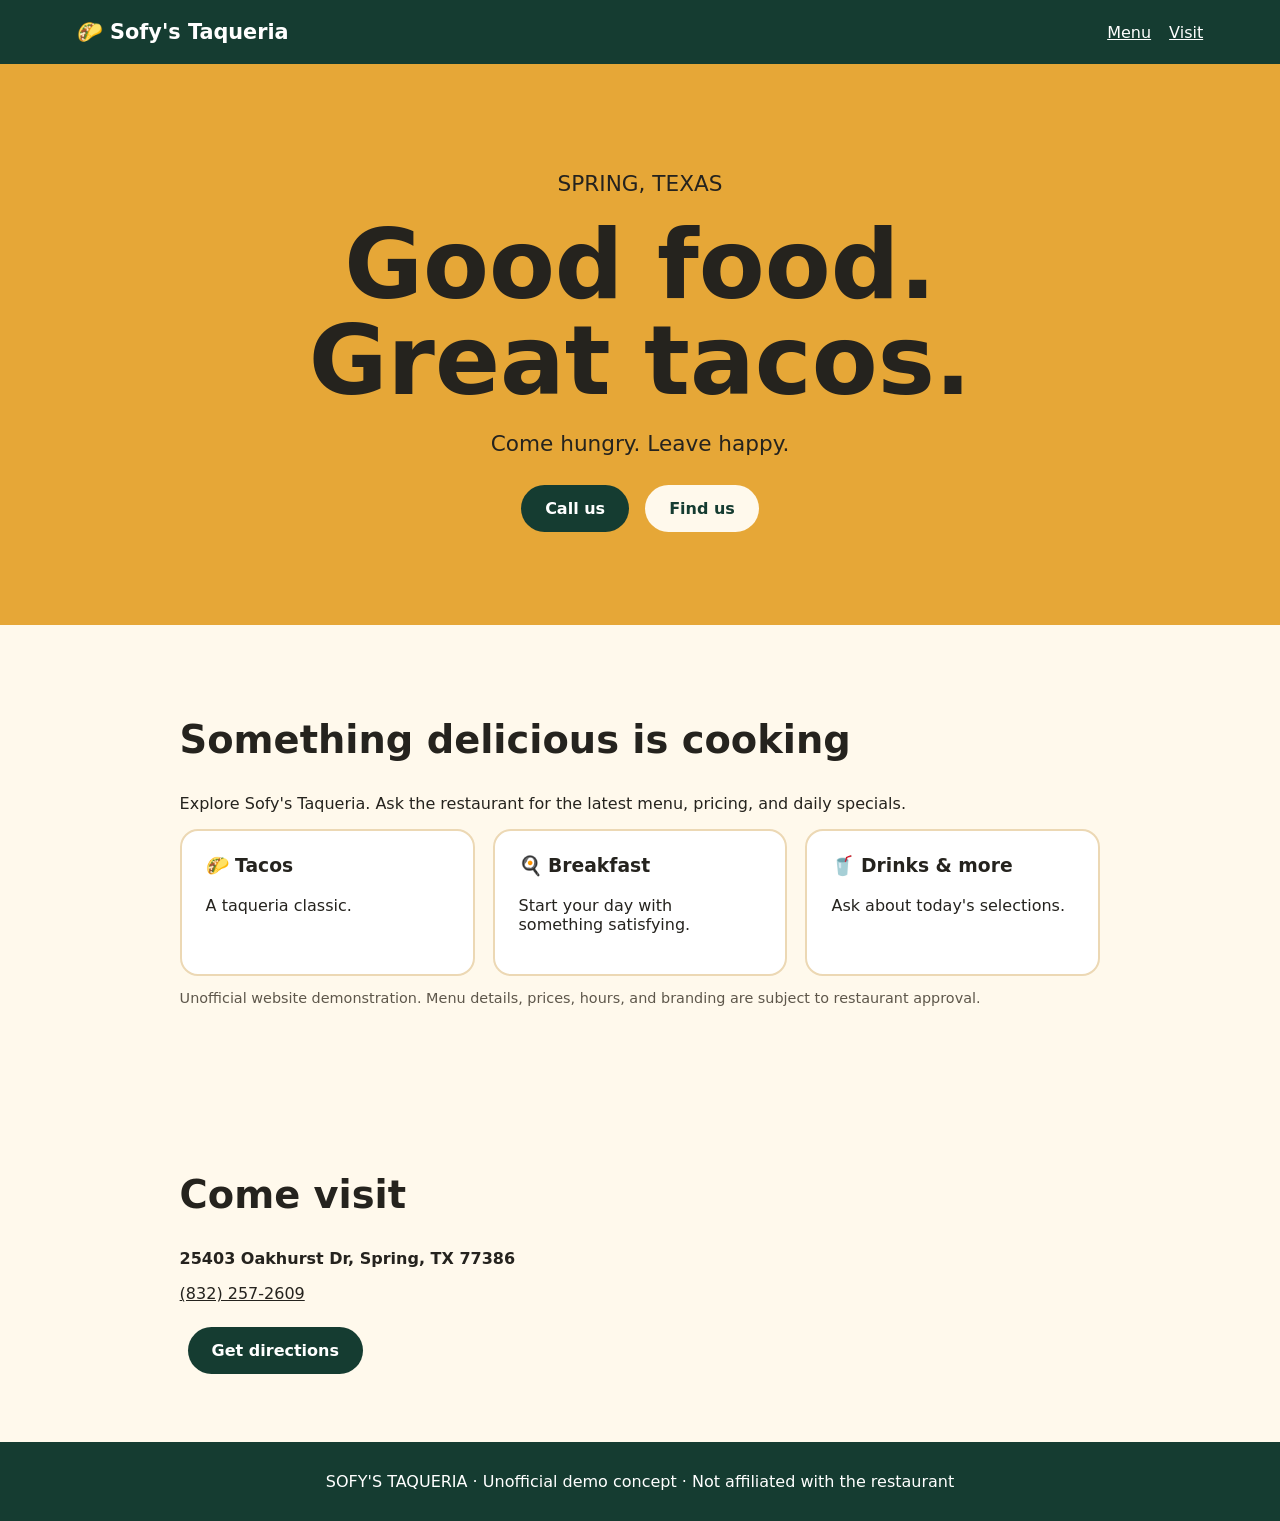
==== index.html @ f11ba9ca "Add responsive Sofy's Taqueria demonstration website" ====
<!doctype html><html lang="en"><head><meta charset="utf-8"><meta name="viewport" content="width=device-width,initial-scale=1"><title>Sofy's Taqueria | Spring, TX</title><meta name="description" content="Sofy's Taqueria in Spring, Texas. Explore our food and find us on Oakhurst Drive."><style>*{box-sizing:border-box}body{margin:0;font-family:system-ui,Arial;background:#fff9ec;color:#25231e}header{background:#153c31;color:white;padding:20px 6%;display:flex;justify-content:space-between;align-items:center;gap:12px}header strong{font-size:1.3rem}a{color:inherit}nav a{margin-left:18px}.hero{background:#e6a737;padding:85px 7%;text-align:center}.hero h1{font-size:clamp(3rem,9vw,6rem);line-height:1;margin:0}.hero p{font-size:1.35rem}.btn{display:inline-block;padding:14px 24px;margin:8px;background:#153c31;color:white;border-radius:30px;text-decoration:none;font-weight:bold}.btn.light{background:#fff9ec;color:#153c31}section{padding:60px 7%;max-width:1100px;margin:auto}h2{font-size:2.4rem}.cards{display:grid;grid-template-columns:repeat(auto-fit,minmax(220px,1fr));gap:18px}.card{background:white;border:2px solid #ecd8b4;border-radius:18px;padding:24px}.card h3{margin-top:0}.note{font-size:.9rem;color:#5e574b}footer{background:#153c31;color:white;padding:30px 7%;text-align:center}</style></head><body><header><strong>🌮 Sofy's Taqueria</strong><nav><a href="#menu">Menu</a><a href="#visit">Visit</a></nav></header><div class="hero"><p>SPRING, TEXAS</p><h1>Good food.<br>Great tacos.</h1><p>Come hungry. Leave happy.</p><a class="btn" href="tel:+18322572609">Call us</a><a class="btn light" href="#visit">Find us</a></div><section id="menu"><h2>Something delicious is cooking</h2><p>Explore Sofy's Taqueria. Ask the restaurant for the latest menu, pricing, and daily specials.</p><div class="cards"><div class="card"><h3>🌮 Tacos</h3><p>A taqueria classic.</p></div><div class="card"><h3>🍳 Breakfast</h3><p>Start your day with something satisfying.</p></div><div class="card"><h3>🥤 Drinks & more</h3><p>Ask about today's selections.</p></div></div><p class="note">Unofficial website demonstration. Menu details, prices, hours, and branding are subject to restaurant approval.</p></section><section id="visit"><h2>Come visit</h2><p><strong>25403 Oakhurst Dr, Spring, TX 77386</strong></p><p><a href="tel:+18322572609">(832) 257-2609</a></p><a class="btn" href="https://www.google.com/maps/search/?api=1&query=25403+Oakhurst+Dr+Spring+TX+77386">Get directions</a></section><footer>SOFY'S TAQUERIA · Unofficial demo concept · Not affiliated with the restaurant</footer></body></html>
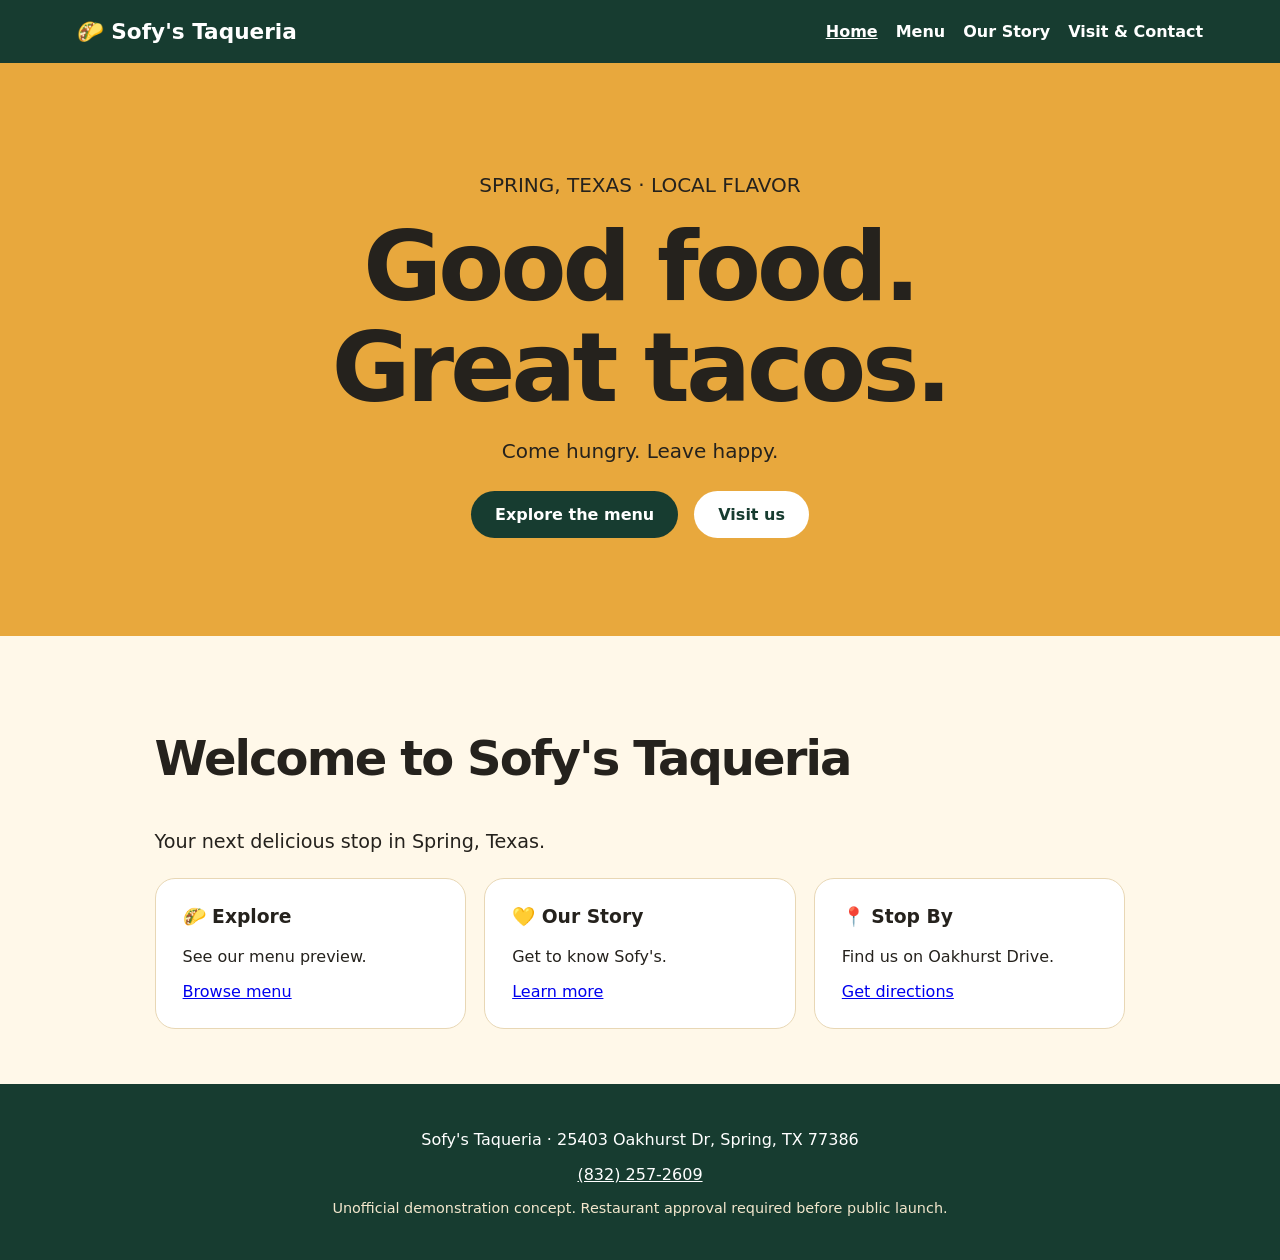
==== commit 87bb9600: "Build four-page demo homepage" ====
--- a/index.html
+++ b/index.html
@@ -1 +1 @@
-<!doctype html><html lang="en"><head><meta charset="utf-8"><meta name="viewport" content="width=device-width,initial-scale=1"><title>Sofy's Taqueria | Spring, TX</title><meta name="description" content="Sofy's Taqueria in Spring, Texas. Explore our food and find us on Oakhurst Drive."><style>*{box-sizing:border-box}body{margin:0;font-family:system-ui,Arial;background:#fff9ec;color:#25231e}header{background:#153c31;color:white;padding:20px 6%;display:flex;justify-content:space-between;align-items:center;gap:12px}header strong{font-size:1.3rem}a{color:inherit}nav a{margin-left:18px}.hero{background:#e6a737;padding:85px 7%;text-align:center}.hero h1{font-size:clamp(3rem,9vw,6rem);line-height:1;margin:0}.hero p{font-size:1.35rem}.btn{display:inline-block;padding:14px 24px;margin:8px;background:#153c31;color:white;border-radius:30px;text-decoration:none;font-weight:bold}.btn.light{background:#fff9ec;color:#153c31}section{padding:60px 7%;max-width:1100px;margin:auto}h2{font-size:2.4rem}.cards{display:grid;grid-template-columns:repeat(auto-fit,minmax(220px,1fr));gap:18px}.card{background:white;border:2px solid #ecd8b4;border-radius:18px;padding:24px}.card h3{margin-top:0}.note{font-size:.9rem;color:#5e574b}footer{background:#153c31;color:white;padding:30px 7%;text-align:center}</style></head><body><header><strong>🌮 Sofy's Taqueria</strong><nav><a href="#menu">Menu</a><a href="#visit">Visit</a></nav></header><div class="hero"><p>SPRING, TEXAS</p><h1>Good food.<br>Great tacos.</h1><p>Come hungry. Leave happy.</p><a class="btn" href="tel:+18322572609">Call us</a><a class="btn light" href="#visit">Find us</a></div><section id="menu"><h2>Something delicious is cooking</h2><p>Explore Sofy's Taqueria. Ask the restaurant for the latest menu, pricing, and daily specials.</p><div class="cards"><div class="card"><h3>🌮 Tacos</h3><p>A taqueria classic.</p></div><div class="card"><h3>🍳 Breakfast</h3><p>Start your day with something satisfying.</p></div><div class="card"><h3>🥤 Drinks & more</h3><p>Ask about today's selections.</p></div></div><p class="note">Unofficial website demonstration. Menu details, prices, hours, and branding are subject to restaurant approval.</p></section><section id="visit"><h2>Come visit</h2><p><strong>25403 Oakhurst Dr, Spring, TX 77386</strong></p><p><a href="tel:+18322572609">(832) 257-2609</a></p><a class="btn" href="https://www.google.com/maps/search/?api=1&query=25403+Oakhurst+Dr+Spring+TX+77386">Get directions</a></section><footer>SOFY'S TAQUERIA · Unofficial demo concept · Not affiliated with the restaurant</footer></body></html>+<!doctype html><html lang="en"><head><meta charset="utf-8"><meta name="viewport" content="width=device-width,initial-scale=1"><meta name="description" content="Sofy's Taqueria demo website in Spring, Texas"><title>Home | Sofy's Taqueria</title><link rel="stylesheet" href="styles.css"></head><body><header><strong>🌮 Sofy's Taqueria</strong><nav aria-label="Main navigation"><a href="index.html" aria-current="page">Home</a><a href="menu.html" >Menu</a><a href="about.html" >Our Story</a><a href="contact.html" >Visit & Contact</a></nav></header><main><div class="hero"><p>SPRING, TEXAS · LOCAL FLAVOR</p><h1>Good food.<br>Great tacos.</h1><p>Come hungry. Leave happy.</p><a class="button" href="menu.html">Explore the menu</a><a class="button alt" href="contact.html">Visit us</a></div><section><h2>Welcome to Sofy's Taqueria</h2><p class="lead">Your next delicious stop in Spring, Texas.</p><div class="grid"><article class="tile"><h3>🌮 Explore</h3><p>See our menu preview.</p><a href="menu.html">Browse menu</a></article><article class="tile"><h3>💛 Our Story</h3><p>Get to know Sofy's.</p><a href="about.html">Learn more</a></article><article class="tile"><h3>📍 Stop By</h3><p>Find us on Oakhurst Drive.</p><a href="contact.html">Get directions</a></article></div></section></main><footer><p>Sofy's Taqueria · 25403 Oakhurst Dr, Spring, TX 77386</p><p><a href="tel:+18322572609">(832) 257-2609</a></p><p class="small" style="color:#f3e7cd">Unofficial demonstration concept. Restaurant approval required before public launch.</p></footer></body></html>
--- a/styles.css
+++ b/styles.css
@@ -0,0 +1 @@
+:root{--green:#173c30;--gold:#e8a83d;--cream:#fff8e9;--ink:#25221d}*{box-sizing:border-box}body{margin:0;background:var(--cream);color:var(--ink);font-family:system-ui,-apple-system,Arial,sans-serif}header{background:var(--green);color:white;display:flex;justify-content:space-between;align-items:center;padding:19px 6%;gap:15px;flex-wrap:wrap}header strong{font-size:1.35rem}nav{display:flex;gap:18px;flex-wrap:wrap}nav a{color:white;text-decoration:none;font-weight:650}nav a:hover,nav a[aria-current]{text-decoration:underline}main{min-height:65vh}.hero{background:var(--gold);padding:90px 7%;text-align:center}.hero h1{font-size:clamp(3rem,8vw,6rem);line-height:1.05;margin:12px 0}.hero p{font-size:1.25rem}.button{display:inline-block;background:var(--green);color:white;padding:14px 24px;margin:8px;border-radius:35px;text-decoration:none;font-weight:700}.button.alt{background:white;color:var(--green)}section{padding:55px 7%;max-width:1150px;margin:auto}h1,h2{letter-spacing:-.04em}h2{font-size:clamp(2rem,4vw,3rem)}.grid{display:grid;grid-template-columns:repeat(auto-fit,minmax(220px,1fr));gap:18px}.tile{background:white;padding:27px;border:1px solid #e8d7b5;border-radius:20px}.tile h3{margin-top:0}.lead{font-size:1.2rem;line-height:1.7}.small{font-size:.9rem;color:#5d574b}.banner{background:#f2dfbb;text-align:center}.banner h1{font-size:clamp(2.7rem,7vw,4.5rem);margin:0}footer{background:var(--green);color:white;padding:30px 7%;text-align:center}footer a{color:white}@media(max-width:560px){header{justify-content:center;text-align:center}nav{justify-content:center}.hero{padding:60px 5%}}
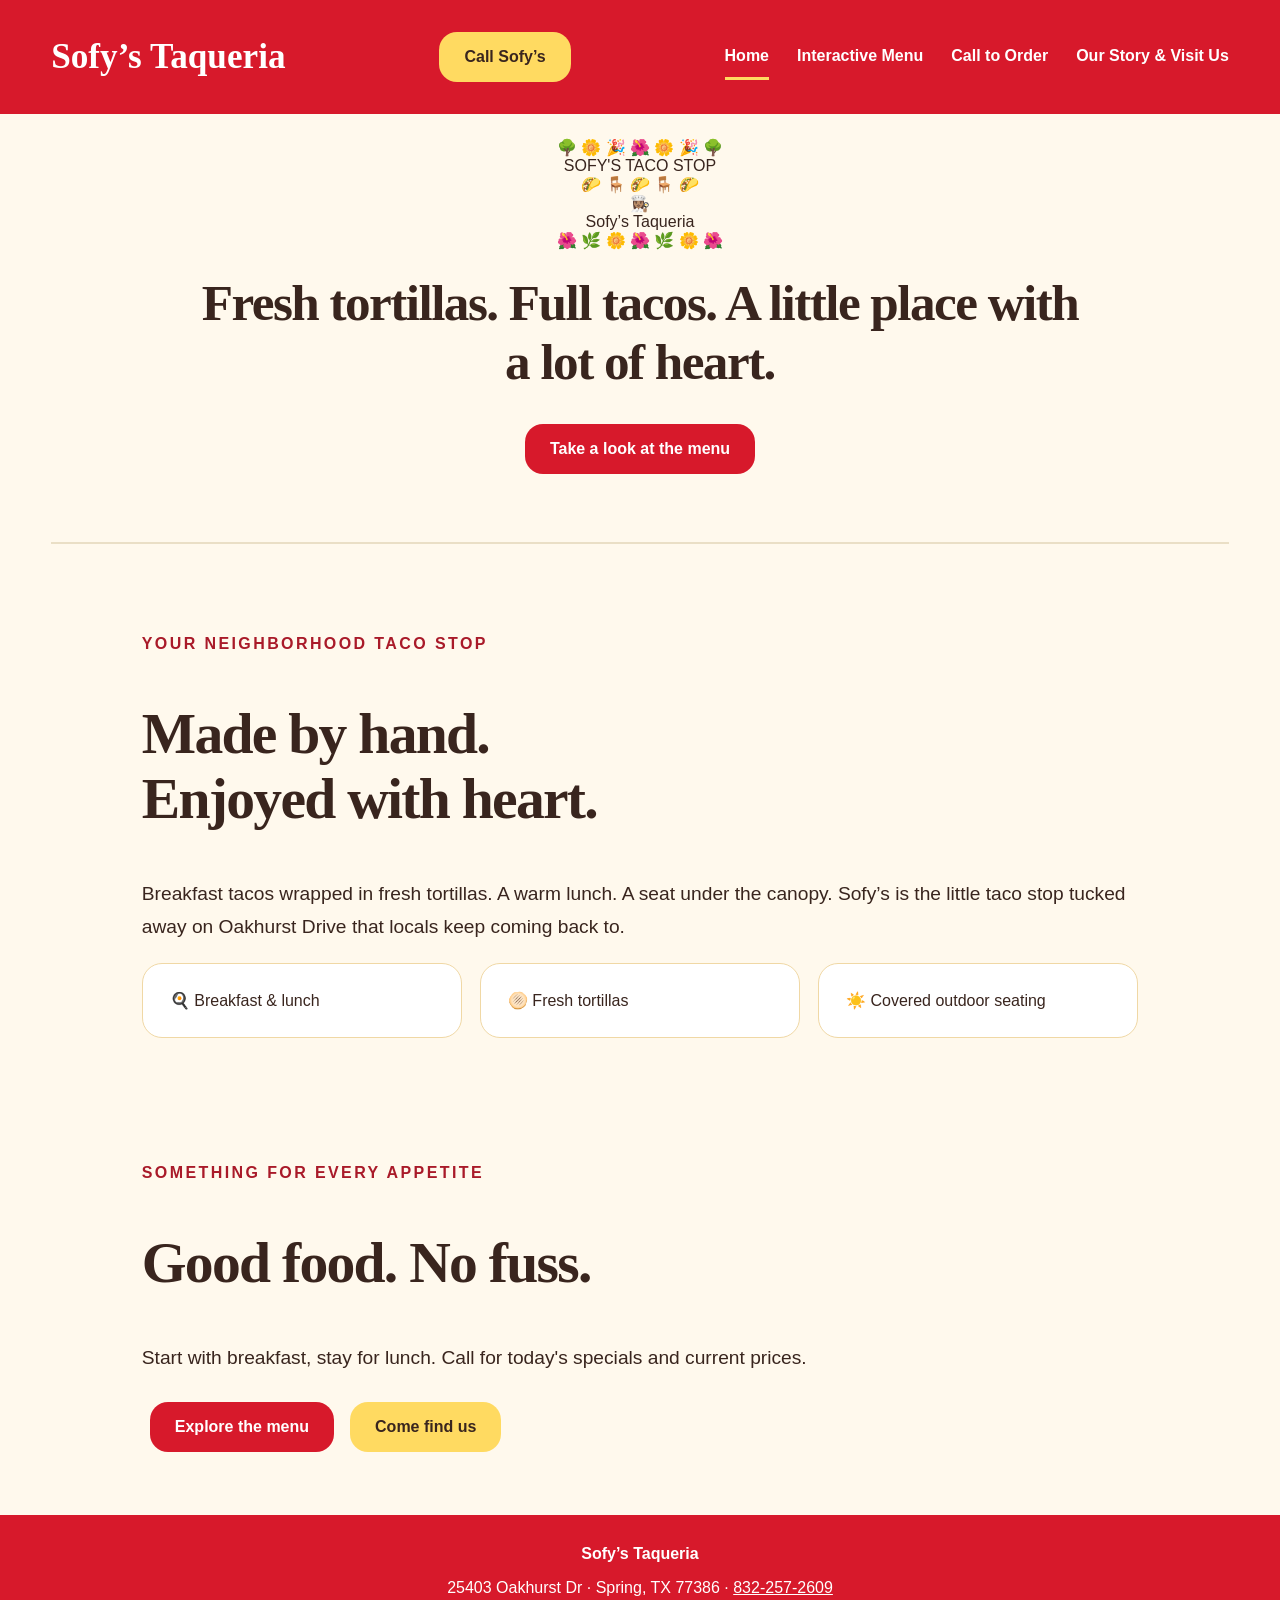
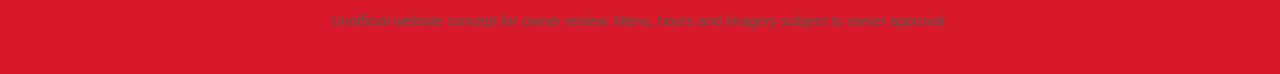
==== commit 67111f17: "Rebuild Sofy's original four-page content and navigation" ====
--- a/index.html
+++ b/index.html
@@ -1 +1 @@
-<!doctype html><html lang="en"><head><meta charset="utf-8"><meta name="viewport" content="width=device-width,initial-scale=1"><meta name="description" content="Sofy's Taqueria demo website in Spring, Texas"><title>Home | Sofy's Taqueria</title><link rel="stylesheet" href="styles.css"></head><body><header><strong>🌮 Sofy's Taqueria</strong><nav aria-label="Main navigation"><a href="index.html" aria-current="page">Home</a><a href="menu.html" >Menu</a><a href="about.html" >Our Story</a><a href="contact.html" >Visit & Contact</a></nav></header><main><div class="hero"><p>SPRING, TEXAS · LOCAL FLAVOR</p><h1>Good food.<br>Great tacos.</h1><p>Come hungry. Leave happy.</p><a class="button" href="menu.html">Explore the menu</a><a class="button alt" href="contact.html">Visit us</a></div><section><h2>Welcome to Sofy's Taqueria</h2><p class="lead">Your next delicious stop in Spring, Texas.</p><div class="grid"><article class="tile"><h3>🌮 Explore</h3><p>See our menu preview.</p><a href="menu.html">Browse menu</a></article><article class="tile"><h3>💛 Our Story</h3><p>Get to know Sofy's.</p><a href="about.html">Learn more</a></article><article class="tile"><h3>📍 Stop By</h3><p>Find us on Oakhurst Drive.</p><a href="contact.html">Get directions</a></article></div></section></main><footer><p>Sofy's Taqueria · 25403 Oakhurst Dr, Spring, TX 77386</p><p><a href="tel:+18322572609">(832) 257-2609</a></p><p class="small" style="color:#f3e7cd">Unofficial demonstration concept. Restaurant approval required before public launch.</p></footer></body></html>+<!doctype html><html lang="en"><head><meta charset="utf-8"><meta name="viewport" content="width=device-width,initial-scale=1"><meta name="description" content="Sofy's Taqueria, fresh tortillas and Mexican favorites in Spring, Texas"><title>Home | Sofy's Taqueria</title><link rel="stylesheet" href="styles.css"></head><body><header><strong>Sofy’s Taqueria</strong><a class="button alt" href="tel:+18322572609">Call Sofy’s</a><nav aria-label="Main navigation"><a href="index.html" aria-current="page">Home</a><a href="menu.html" >Interactive Menu</a><a href="contact.html" >Call to Order</a><a href="about.html" >Our Story & Visit Us</a></nav></header><main><div class="hero"><div class="illustration" role="img" aria-label="Illustrated taco stand with a yellow canopy, colorful papel picado, trees, flowers and Sofy's Taqueria lettering"><div class="festoon">🌳 🌼 🎉 🌺 🌼 🎉 🌳</div><div class="canopy">SOFY'S TACO STOP</div><div class="scene">🌮 🪑 🌮 🪑 🌮</div><div class="mascot">👩🏽‍🍳</div><div class="art-logo">Sofy’s <span>Taqueria</span></div><div class="floral">🌺 🌿 🌼 🌺 🌿 🌼 🌺</div></div><h1>Fresh tortillas. Full tacos. A little place with a lot of heart.</h1><a class="button wide" href="menu.html">Take a look at the menu</a></div><hr class="rule"><section><p class="eyebrow">Your neighborhood taco stop</p><h2>Made by hand.<br>Enjoyed with heart.</h2><p class="lead">Breakfast tacos wrapped in fresh tortillas. A warm lunch. A seat under the canopy. Sofy’s is the little taco stop tucked away on Oakhurst Drive that locals keep coming back to.</p><div class="grid"><div class="tile">🍳 Breakfast & lunch</div><div class="tile">🫓 Fresh tortillas</div><div class="tile">☀️ Covered outdoor seating</div></div></section><section><p class="eyebrow">Something for every appetite</p><h2>Good food. No fuss.</h2><p class="lead">Start with breakfast, stay for lunch. Call for today's specials and current prices.</p><a class="button" href="menu.html">Explore the menu</a><a class="button alt" href="about.html">Come find us</a></section></main><footer><strong>Sofy’s Taqueria</strong><p>25403 Oakhurst Dr · Spring, TX 77386 · <a href="tel:+18322572609">832-257-2609</a></p><p class="small">Unofficial website concept for owner review. Menu, hours and imagery subject to owner approval.</p></footer></body></html>
--- a/styles.css
+++ b/styles.css
@@ -1 +1 @@
-:root{--green:#173c30;--gold:#e8a83d;--cream:#fff8e9;--ink:#25221d}*{box-sizing:border-box}body{margin:0;background:var(--cream);color:var(--ink);font-family:system-ui,-apple-system,Arial,sans-serif}header{background:var(--green);color:white;display:flex;justify-content:space-between;align-items:center;padding:19px 6%;gap:15px;flex-wrap:wrap}header strong{font-size:1.35rem}nav{display:flex;gap:18px;flex-wrap:wrap}nav a{color:white;text-decoration:none;font-weight:650}nav a:hover,nav a[aria-current]{text-decoration:underline}main{min-height:65vh}.hero{background:var(--gold);padding:90px 7%;text-align:center}.hero h1{font-size:clamp(3rem,8vw,6rem);line-height:1.05;margin:12px 0}.hero p{font-size:1.25rem}.button{display:inline-block;background:var(--green);color:white;padding:14px 24px;margin:8px;border-radius:35px;text-decoration:none;font-weight:700}.button.alt{background:white;color:var(--green)}section{padding:55px 7%;max-width:1150px;margin:auto}h1,h2{letter-spacing:-.04em}h2{font-size:clamp(2rem,4vw,3rem)}.grid{display:grid;grid-template-columns:repeat(auto-fit,minmax(220px,1fr));gap:18px}.tile{background:white;padding:27px;border:1px solid #e8d7b5;border-radius:20px}.tile h3{margin-top:0}.lead{font-size:1.2rem;line-height:1.7}.small{font-size:.9rem;color:#5d574b}.banner{background:#f2dfbb;text-align:center}.banner h1{font-size:clamp(2.7rem,7vw,4.5rem);margin:0}footer{background:var(--green);color:white;padding:30px 7%;text-align:center}footer a{color:white}@media(max-width:560px){header{justify-content:center;text-align:center}nav{justify-content:center}.hero{padding:60px 5%}}+:root{--red:#d7192b;--yellow:#ffda61;--cream:#fff9ed;--brown:#39251e}*{box-sizing:border-box}body{margin:0;background:var(--cream);color:var(--brown);font-family:Arial,Helvetica,sans-serif}header{background:var(--red);color:white;padding:24px 4%;display:flex;justify-content:space-between;align-items:center;gap:24px;flex-wrap:wrap}header strong{font:700 clamp(1.5rem,3vw,2.2rem) Georgia,serif}nav{display:flex;gap:28px;flex-wrap:wrap}nav a{color:white;text-decoration:none;font-weight:700;padding:12px 0}nav a:hover,nav a[aria-current]{border-bottom:3px solid var(--yellow)}main{min-height:65vh}.hero{background:var(--cream);padding:24px 4% 40px;text-align:center}.hero h1{font:800 clamp(2rem,5vw,3.2rem) Georgia,serif;line-height:1.15;margin:24px auto;max-width:900px}.hero p{font-size:1.2rem}.hero-art{display:block;width:100%;max-width:1100px;margin:auto;border-radius:16px;border:2px solid #e4bb64}.button{display:inline-block;background:var(--red);color:white;padding:16px 25px;margin:8px;border-radius:18px;text-decoration:none;font-weight:700}.button.alt{background:var(--yellow);color:var(--brown)}section{padding:55px 6%;max-width:1150px;margin:auto}h1,h2{font-family:Georgia,serif;letter-spacing:-.03em}h2{font-size:clamp(2.2rem,5vw,3.6rem)}.grid{display:grid;grid-template-columns:repeat(auto-fit,minmax(220px,1fr));gap:18px}.tile{background:white;padding:27px;border:1px solid #f0d8a5;border-radius:20px}.tile h3{margin-top:0}.lead{font-size:1.2rem;line-height:1.7}.small{font-size:.9rem;color:#5d574b}.banner{background:#ffe7b3;text-align:center}.banner h1{font-size:clamp(2.7rem,7vw,4.5rem);margin:0}footer{background:var(--red);color:white;padding:30px 7%;text-align:center}footer a{color:white}.eyebrow{color:#a91a29;letter-spacing:.15em;text-transform:uppercase;font-weight:700}.rule{border:0;border-top:2px solid #eadfc6;margin:20px 4%}@media(max-width:700px){header{padding:22px 4%;display:block}header strong{display:inline-block;margin-bottom:18px}nav{display:grid;grid-template-columns:1fr 1fr;gap:8px 14px;text-align:center}nav a{padding:12px 0}.hero{padding:14px 3% 25px}.hero h1{font-size:1.7rem}.hero .button{display:block}.hero-art{border-radius:10px}}
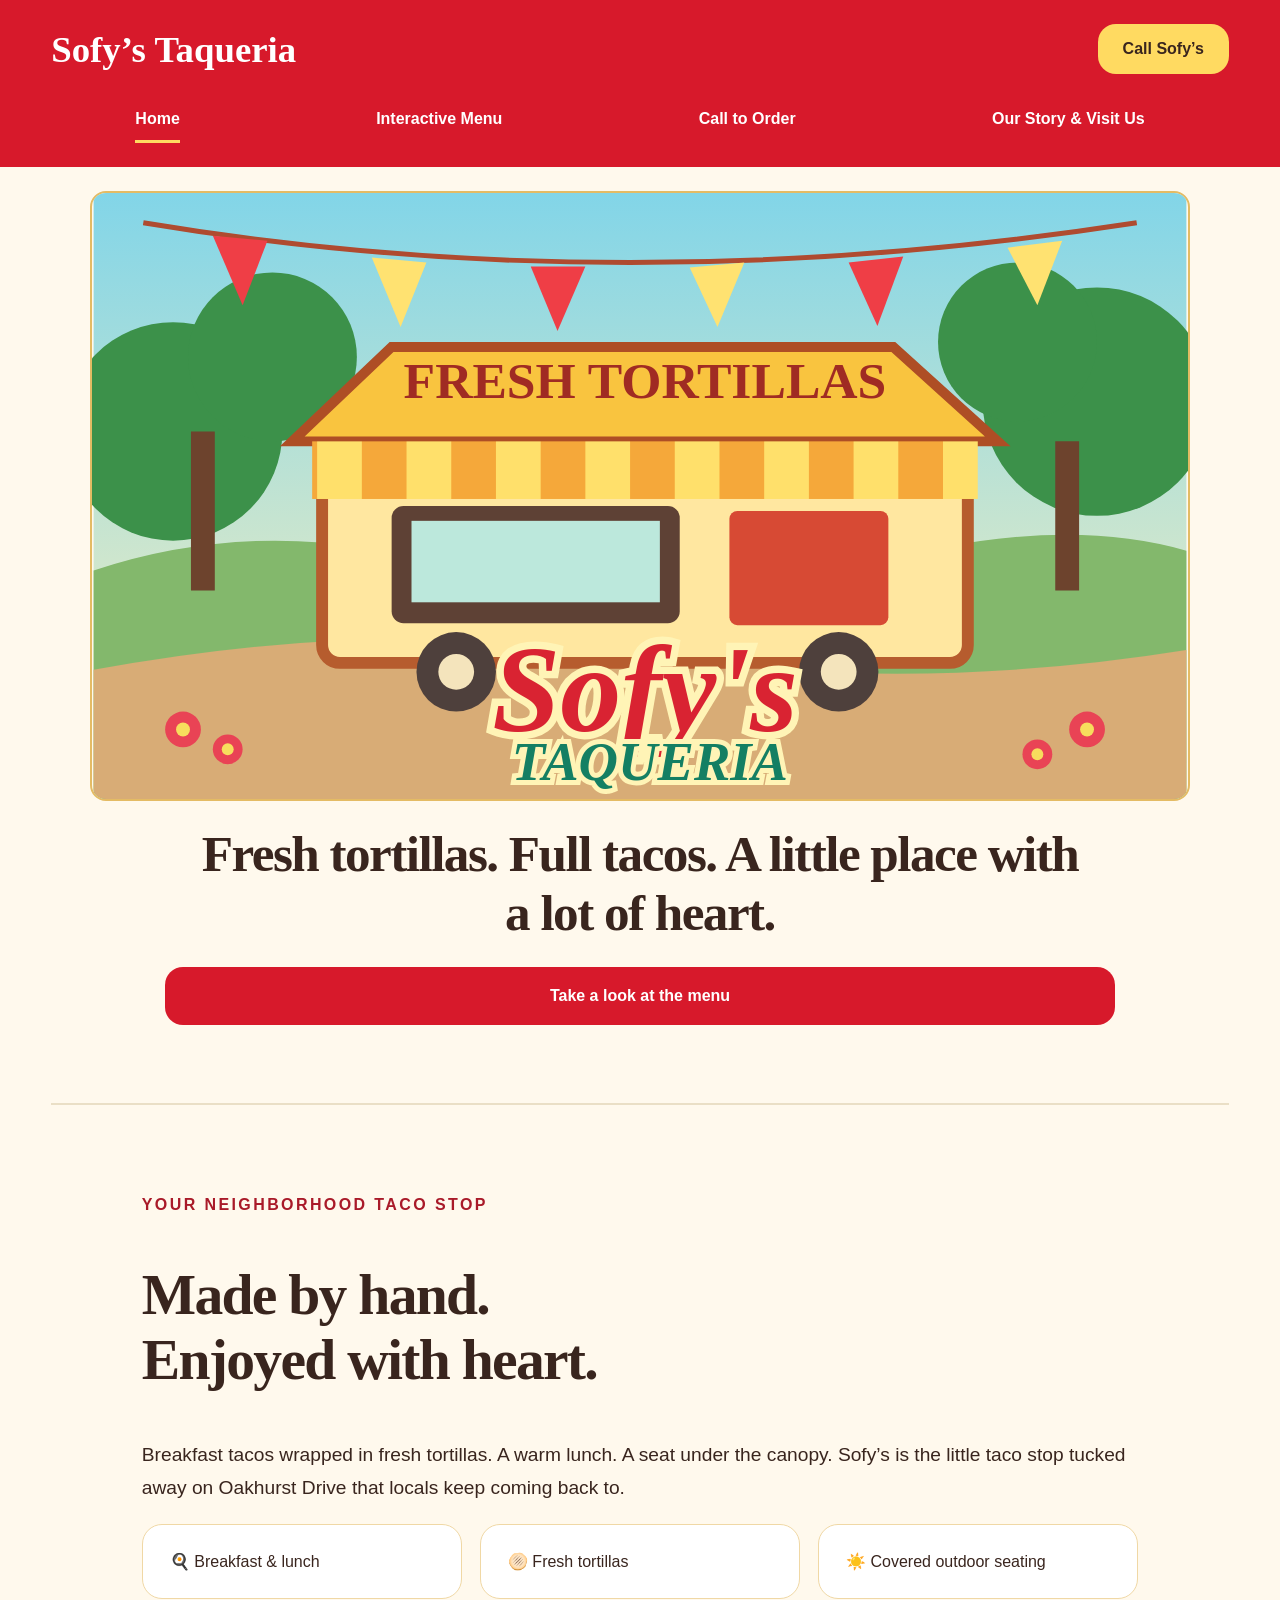
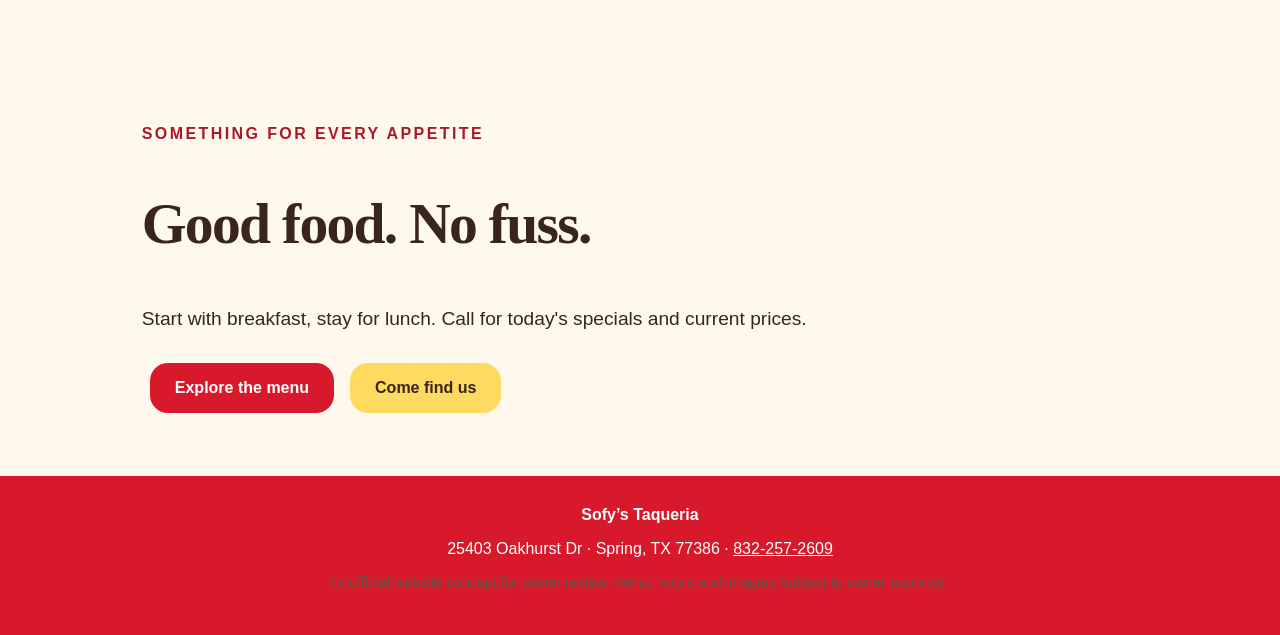
==== commit 6cbd7c6b: "Use custom illustrated hero instead of emoji placeholder" ====
--- a/index.html
+++ b/index.html
@@ -1 +1 @@
-<!doctype html><html lang="en"><head><meta charset="utf-8"><meta name="viewport" content="width=device-width,initial-scale=1"><meta name="description" content="Sofy's Taqueria, fresh tortillas and Mexican favorites in Spring, Texas"><title>Home | Sofy's Taqueria</title><link rel="stylesheet" href="styles.css"></head><body><header><strong>Sofy’s Taqueria</strong><a class="button alt" href="tel:+18322572609">Call Sofy’s</a><nav aria-label="Main navigation"><a href="index.html" aria-current="page">Home</a><a href="menu.html" >Interactive Menu</a><a href="contact.html" >Call to Order</a><a href="about.html" >Our Story & Visit Us</a></nav></header><main><div class="hero"><div class="illustration" role="img" aria-label="Illustrated taco stand with a yellow canopy, colorful papel picado, trees, flowers and Sofy's Taqueria lettering"><div class="festoon">🌳 🌼 🎉 🌺 🌼 🎉 🌳</div><div class="canopy">SOFY'S TACO STOP</div><div class="scene">🌮 🪑 🌮 🪑 🌮</div><div class="mascot">👩🏽‍🍳</div><div class="art-logo">Sofy’s <span>Taqueria</span></div><div class="floral">🌺 🌿 🌼 🌺 🌿 🌼 🌺</div></div><h1>Fresh tortillas. Full tacos. A little place with a lot of heart.</h1><a class="button wide" href="menu.html">Take a look at the menu</a></div><hr class="rule"><section><p class="eyebrow">Your neighborhood taco stop</p><h2>Made by hand.<br>Enjoyed with heart.</h2><p class="lead">Breakfast tacos wrapped in fresh tortillas. A warm lunch. A seat under the canopy. Sofy’s is the little taco stop tucked away on Oakhurst Drive that locals keep coming back to.</p><div class="grid"><div class="tile">🍳 Breakfast & lunch</div><div class="tile">🫓 Fresh tortillas</div><div class="tile">☀️ Covered outdoor seating</div></div></section><section><p class="eyebrow">Something for every appetite</p><h2>Good food. No fuss.</h2><p class="lead">Start with breakfast, stay for lunch. Call for today's specials and current prices.</p><a class="button" href="menu.html">Explore the menu</a><a class="button alt" href="about.html">Come find us</a></section></main><footer><strong>Sofy’s Taqueria</strong><p>25403 Oakhurst Dr · Spring, TX 77386 · <a href="tel:+18322572609">832-257-2609</a></p><p class="small">Unofficial website concept for owner review. Menu, hours and imagery subject to owner approval.</p></footer></body></html>+<!doctype html><html lang="en"><head><meta charset="utf-8"><meta name="viewport" content="width=device-width,initial-scale=1"><meta name="description" content="Sofy's Taqueria, fresh tortillas and Mexican favorites in Spring, Texas"><title>Home | Sofy's Taqueria</title><link rel="stylesheet" href="styles.css"></head><body><header><strong>Sofy’s Taqueria</strong><a class="button alt" href="tel:+18322572609">Call Sofy’s</a><nav aria-label="Main navigation"><a href="index.html" aria-current="page">Home</a><a href="menu.html" >Interactive Menu</a><a href="contact.html" >Call to Order</a><a href="about.html" >Our Story & Visit Us</a></nav></header><main><div class="hero"><img class="hero-art" src="hero-illustration.svg" alt="Illustration of Sofy’s Taqueria yellow taco trailer under festive flags with flowers and trees" width="1100" height="610"><h1>Fresh tortillas. Full tacos. A little place with a lot of heart.</h1><a class="button wide" href="menu.html">Take a look at the menu</a></div><hr class="rule"><section><p class="eyebrow">Your neighborhood taco stop</p><h2>Made by hand.<br>Enjoyed with heart.</h2><p class="lead">Breakfast tacos wrapped in fresh tortillas. A warm lunch. A seat under the canopy. Sofy’s is the little taco stop tucked away on Oakhurst Drive that locals keep coming back to.</p><div class="grid"><div class="tile">🍳 Breakfast & lunch</div><div class="tile">🫓 Fresh tortillas</div><div class="tile">☀️ Covered outdoor seating</div></div></section><section><p class="eyebrow">Something for every appetite</p><h2>Good food. No fuss.</h2><p class="lead">Start with breakfast, stay for lunch. Call for today's specials and current prices.</p><a class="button" href="menu.html">Explore the menu</a><a class="button alt" href="about.html">Come find us</a></section></main><footer><strong>Sofy’s Taqueria</strong><p>25403 Oakhurst Dr · Spring, TX 77386 · <a href="tel:+18322572609">832-257-2609</a></p><p class="small">Unofficial website concept for owner review. Menu, hours and imagery subject to owner approval.</p></footer></body></html>
--- a/styles.css
+++ b/styles.css
@@ -1 +1,2 @@
-:root{--red:#d7192b;--yellow:#ffda61;--cream:#fff9ed;--brown:#39251e}*{box-sizing:border-box}body{margin:0;background:var(--cream);color:var(--brown);font-family:Arial,Helvetica,sans-serif}header{background:var(--red);color:white;padding:24px 4%;display:flex;justify-content:space-between;align-items:center;gap:24px;flex-wrap:wrap}header strong{font:700 clamp(1.5rem,3vw,2.2rem) Georgia,serif}nav{display:flex;gap:28px;flex-wrap:wrap}nav a{color:white;text-decoration:none;font-weight:700;padding:12px 0}nav a:hover,nav a[aria-current]{border-bottom:3px solid var(--yellow)}main{min-height:65vh}.hero{background:var(--cream);padding:24px 4% 40px;text-align:center}.hero h1{font:800 clamp(2rem,5vw,3.2rem) Georgia,serif;line-height:1.15;margin:24px auto;max-width:900px}.hero p{font-size:1.2rem}.hero-art{display:block;width:100%;max-width:1100px;margin:auto;border-radius:16px;border:2px solid #e4bb64}.button{display:inline-block;background:var(--red);color:white;padding:16px 25px;margin:8px;border-radius:18px;text-decoration:none;font-weight:700}.button.alt{background:var(--yellow);color:var(--brown)}section{padding:55px 6%;max-width:1150px;margin:auto}h1,h2{font-family:Georgia,serif;letter-spacing:-.03em}h2{font-size:clamp(2.2rem,5vw,3.6rem)}.grid{display:grid;grid-template-columns:repeat(auto-fit,minmax(220px,1fr));gap:18px}.tile{background:white;padding:27px;border:1px solid #f0d8a5;border-radius:20px}.tile h3{margin-top:0}.lead{font-size:1.2rem;line-height:1.7}.small{font-size:.9rem;color:#5d574b}.banner{background:#ffe7b3;text-align:center}.banner h1{font-size:clamp(2.7rem,7vw,4.5rem);margin:0}footer{background:var(--red);color:white;padding:30px 7%;text-align:center}footer a{color:white}.eyebrow{color:#a91a29;letter-spacing:.15em;text-transform:uppercase;font-weight:700}.rule{border:0;border-top:2px solid #eadfc6;margin:20px 4%}@media(max-width:700px){header{padding:22px 4%;display:block}header strong{display:inline-block;margin-bottom:18px}nav{display:grid;grid-template-columns:1fr 1fr;gap:8px 14px;text-align:center}nav a{padding:12px 0}.hero{padding:14px 3% 25px}.hero h1{font-size:1.7rem}.hero .button{display:block}.hero-art{border-radius:10px}}+:root{--red:#d7192b;--yellow:#ffda61;--cream:#fff9ed;--brown:#39251e}*{box-sizing:border-box}body{margin:0;background:var(--cream);color:var(--brown);font-family:Arial,Helvetica,sans-serif}header{background:var(--red);color:white;padding:24px 4%;display:flex;justify-content:space-between;align-items:center;gap:24px;flex-wrap:wrap}header strong{font:700 clamp(1.5rem,3vw,2.2rem) Georgia,serif}nav{display:flex;gap:28px;flex-wrap:wrap}nav a{color:white;text-decoration:none;font-weight:700;padding:12px 0}nav a:hover,nav a[aria-current]{border-bottom:3px solid var(--yellow)}main{min-height:65vh}.hero{background:var(--cream);padding:24px 4% 40px;text-align:center}.hero h1{font:800 clamp(2rem,5vw,3.2rem) Georgia,serif;line-height:1.15;margin:24px auto;max-width:900px}.hero p{font-size:1.2rem}.hero-art{display:block;width:100%;max-width:1100px;margin:auto;border-radius:16px;border:2px solid #e4bb64}.button{display:inline-block;background:var(--red);color:white;padding:16px 25px;margin:8px;border-radius:18px;text-decoration:none;font-weight:700}.button.alt{background:var(--yellow);color:var(--brown)}section{padding:55px 6%;max-width:1150px;margin:auto}h1,h2{font-family:Georgia,serif;letter-spacing:-.03em}h2{font-size:clamp(2.2rem,5vw,3.6rem)}.grid{display:grid;grid-template-columns:repeat(auto-fit,minmax(220px,1fr));gap:18px}.tile{background:white;padding:27px;border:1px solid #f0d8a5;border-radius:20px}.tile h3{margin-top:0}.lead{font-size:1.2rem;line-height:1.7}.small{font-size:.9rem;color:#5d574b}.banner{background:#ffe7b3;text-align:center}.banner h1{font-size:clamp(2.7rem,7vw,4.5rem);margin:0}footer{background:var(--red);color:white;padding:30px 7%;text-align:center}footer a{color:white}.eyebrow{color:#a91a29;letter-spacing:.15em;text-transform:uppercase;font-weight:700}.rule{border:0;border-top:2px solid #eadfc6;margin:20px 4%}@media(max-width:700px){header{padding:22px 4%;display:block}header strong{display:inline-block;margin-bottom:18px}nav{display:grid;grid-template-columns:1fr 1fr;gap:8px 14px;text-align:center}nav a{padding:12px 0}.hero{padding:14px 3% 25px}.hero h1{font-size:1.7rem}.hero .button{display:block}.hero-art{border-radius:10px}}
+header{display:grid;grid-template-columns:1fr auto;align-items:center}header nav{grid-column:1/-1;justify-content:space-around}header>.button{margin:0}header strong{font-size:clamp(1.45rem,3vw,2.3rem)}.hero .wide{display:block;max-width:950px;margin:18px auto;padding:20px}.illustration{position:relative;overflow:hidden;isolation:isolate;max-width:1100px;margin:auto;height:clamp(240px,44vw,510px);border:3px solid #edc477;border-radius:17px;background:linear-gradient(#3baee5 0 28%,#7bc66a 29% 70%,#e8bb73 71%);box-shadow:inset 0 0 0 7px #f7da95}.illustration:before,.illustration:after{content:"";position:absolute;top:4%;width:28%;height:65%;background:radial-gradient(circle,#4f9b32 1px,#2d7b34 60%,transparent 62%);border-radius:50%;z-index:-1}.illustration:before{left:-8%}.illustration:after{right:-8%}.festoon{position:absolute;top:3%;width:100%;font-size:clamp(20px,4vw,46px)}.canopy{position:absolute;top:17%;left:17%;width:66%;height:48%;background:linear-gradient(135deg,#f8c93c 0 40%,#f6a824 40% 50%,#f6c749 50%);clip-path:polygon(50% 0,100% 26%,100% 100%,0 100%,0 26%);padding-top:12%;font-weight:900;color:#8d231f;letter-spacing:.1em;font-size:clamp(12px,2vw,26px)}.scene{position:absolute;top:56%;width:100%;font-size:clamp(20px,5vw,50px)}.mascot{position:absolute;bottom:10%;left:40%;font-size:clamp(55px,13vw,150px);filter:drop-shadow(3px 5px 0 #ffe39b)}.art-logo{position:absolute;bottom:5%;left:1%;right:1%;font:italic 900 clamp(2.5rem,8.5vw,7.7rem) Georgia,serif;color:#e72332;-webkit-text-stroke:clamp(1px,.4vw,5px) #fff2b3;text-shadow:3px 5px #1b9c76,6px 7px #fff6d5;letter-spacing:-.06em;white-space:nowrap}.art-logo span{margin-left:.08em}.floral{position:absolute;bottom:0;left:0;right:0;font-size:clamp(15px,3vw,34px)}.banner{max-width:none;padding:70px 6%}.banner .eyebrow{color:#b31b2b}@media(max-width:700px){header{grid-template-columns:1fr auto;gap:10px;padding:16px 4%}header strong{margin:0}header nav{display:grid;grid-template-columns:1fr 1fr;gap:0 8px}.illustration{height:48vw;min-height:220px}.art-logo{font-size:8vw}.hero h1{font-size:clamp(1.4rem,5vw,2.2rem)}.hero .wide{margin:18px 3%}}
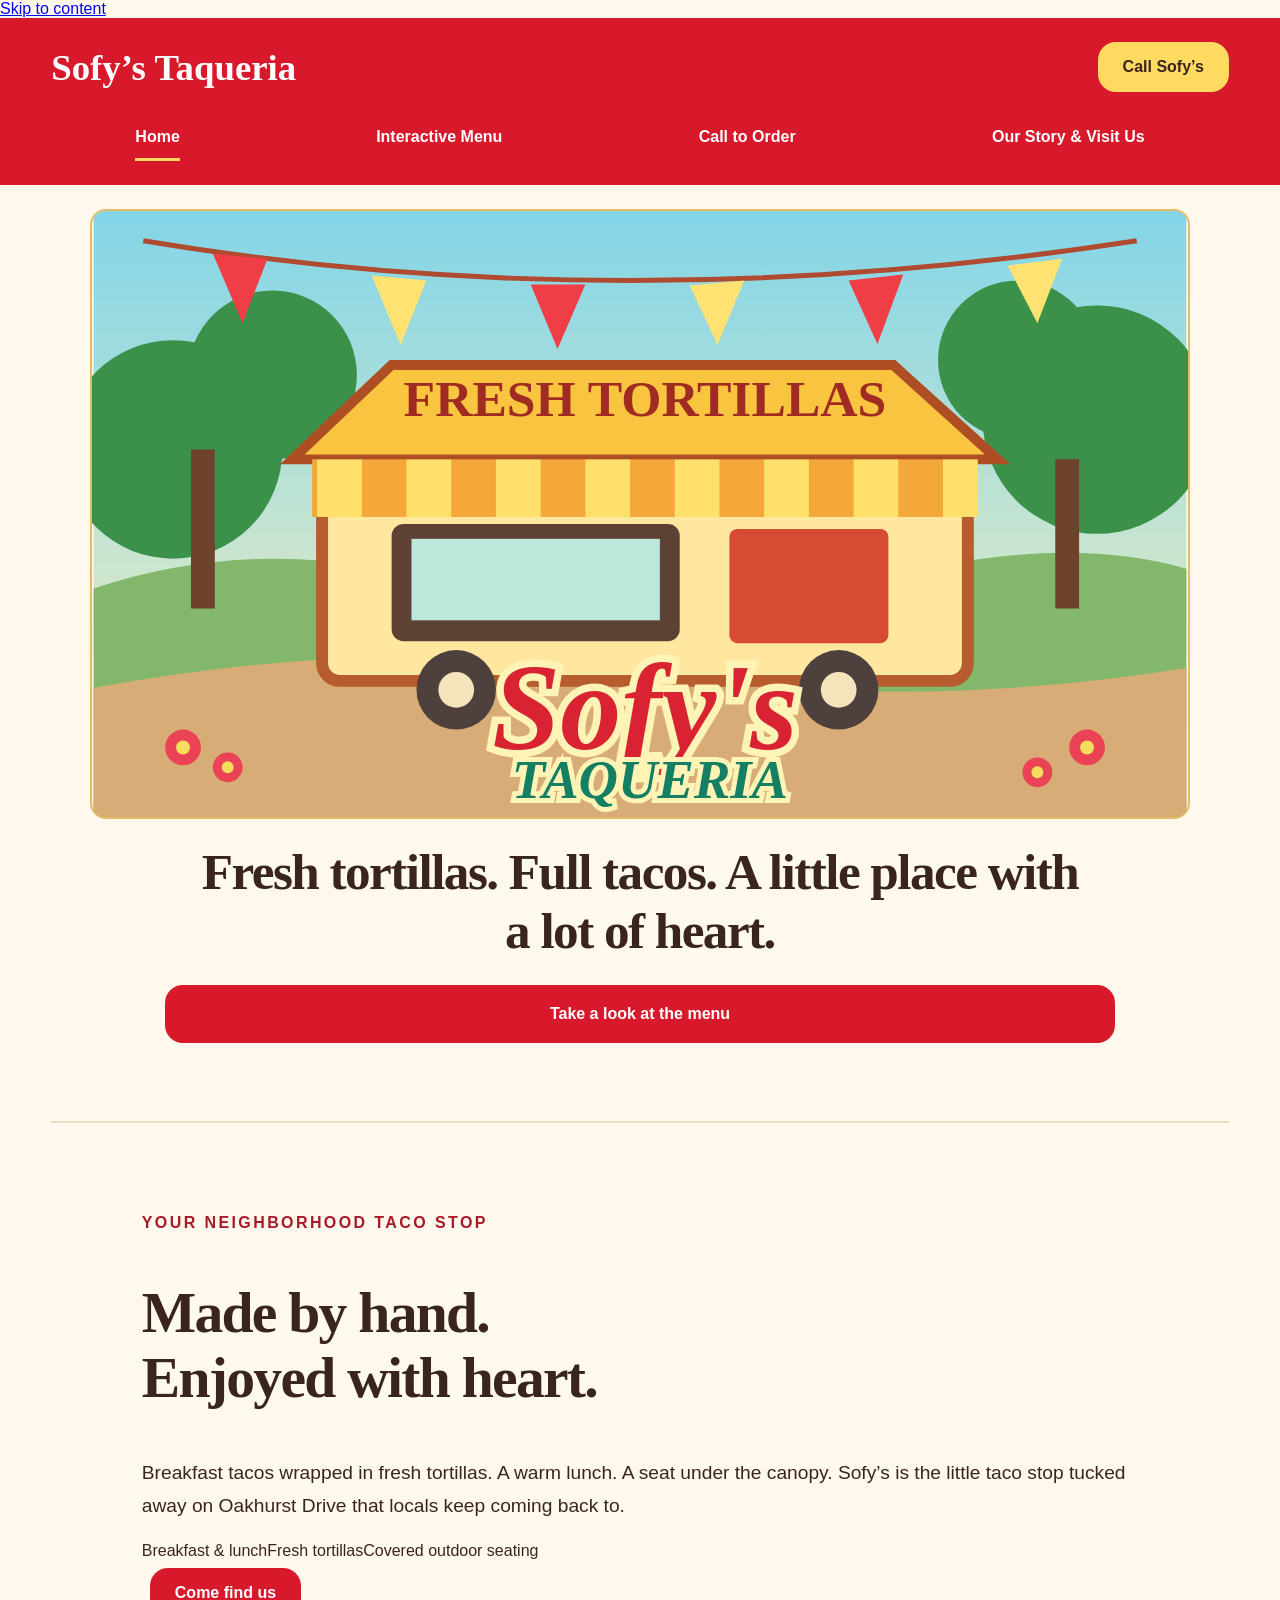
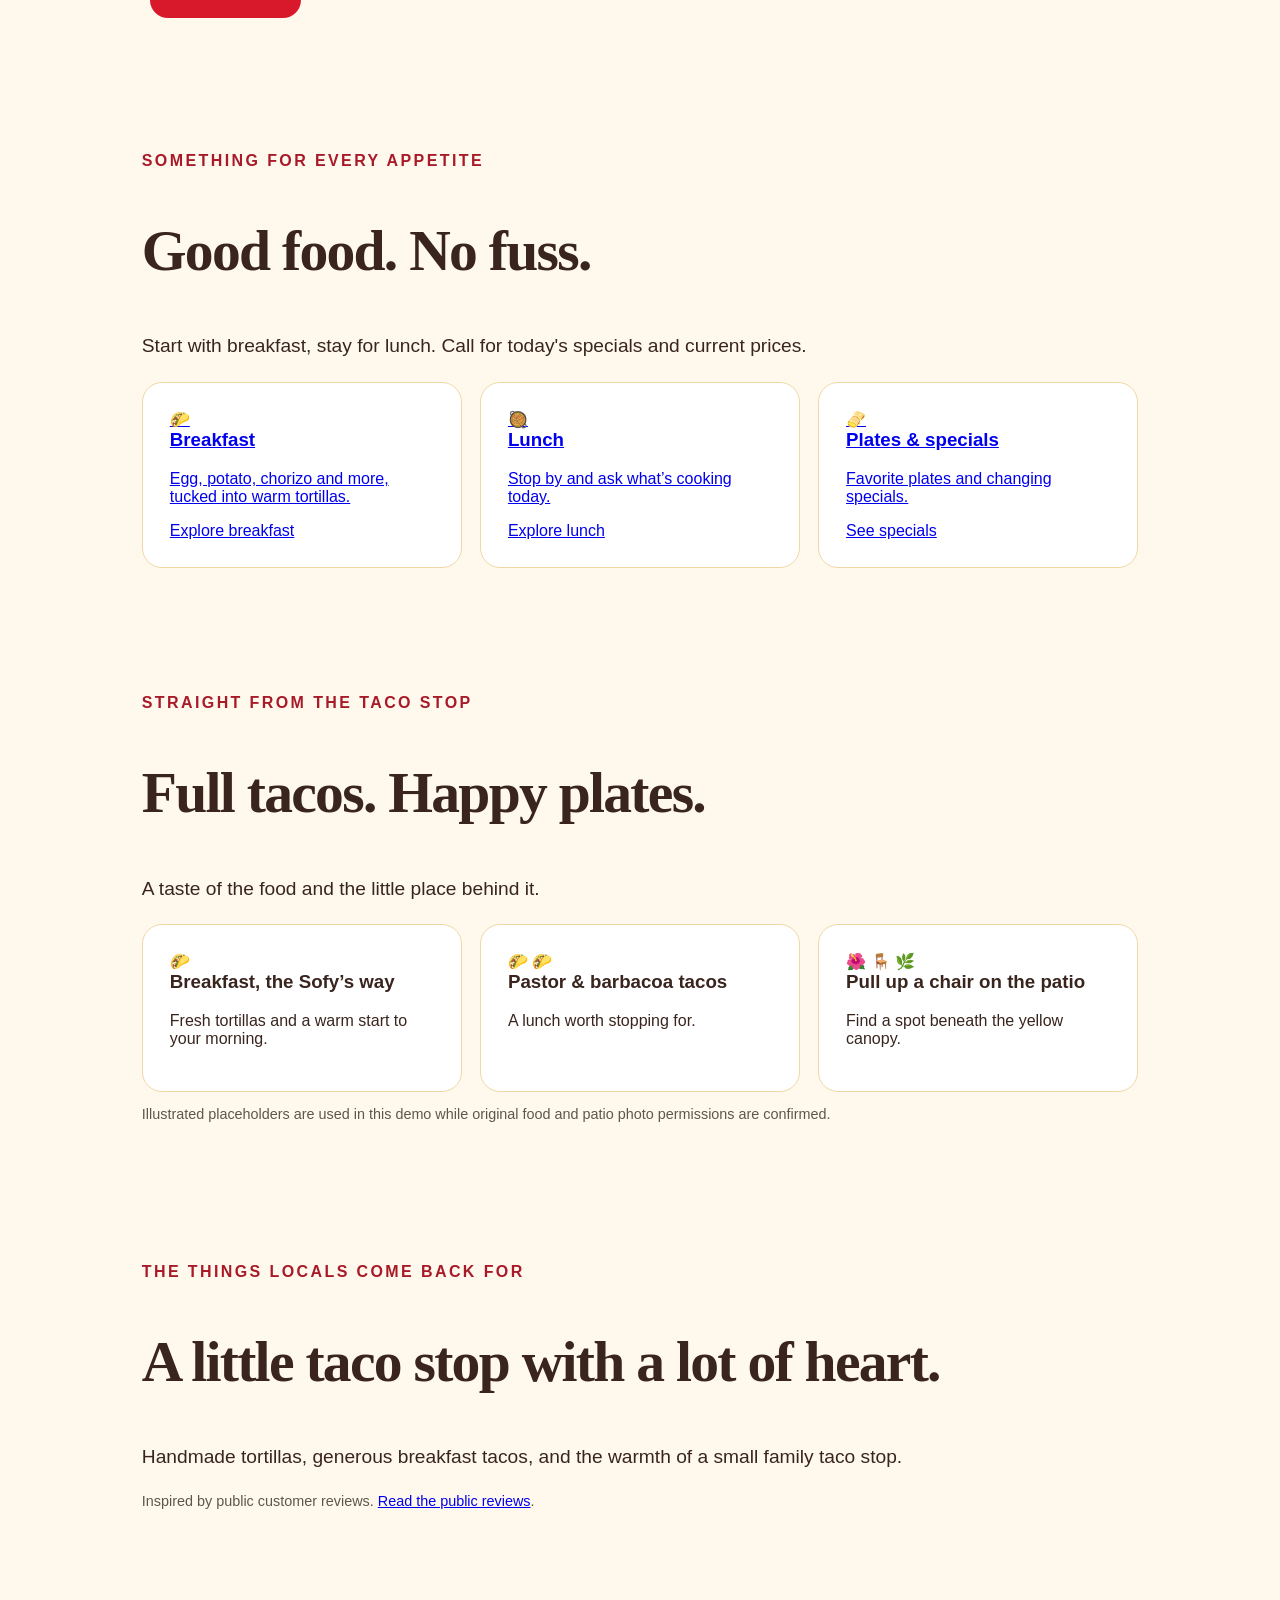
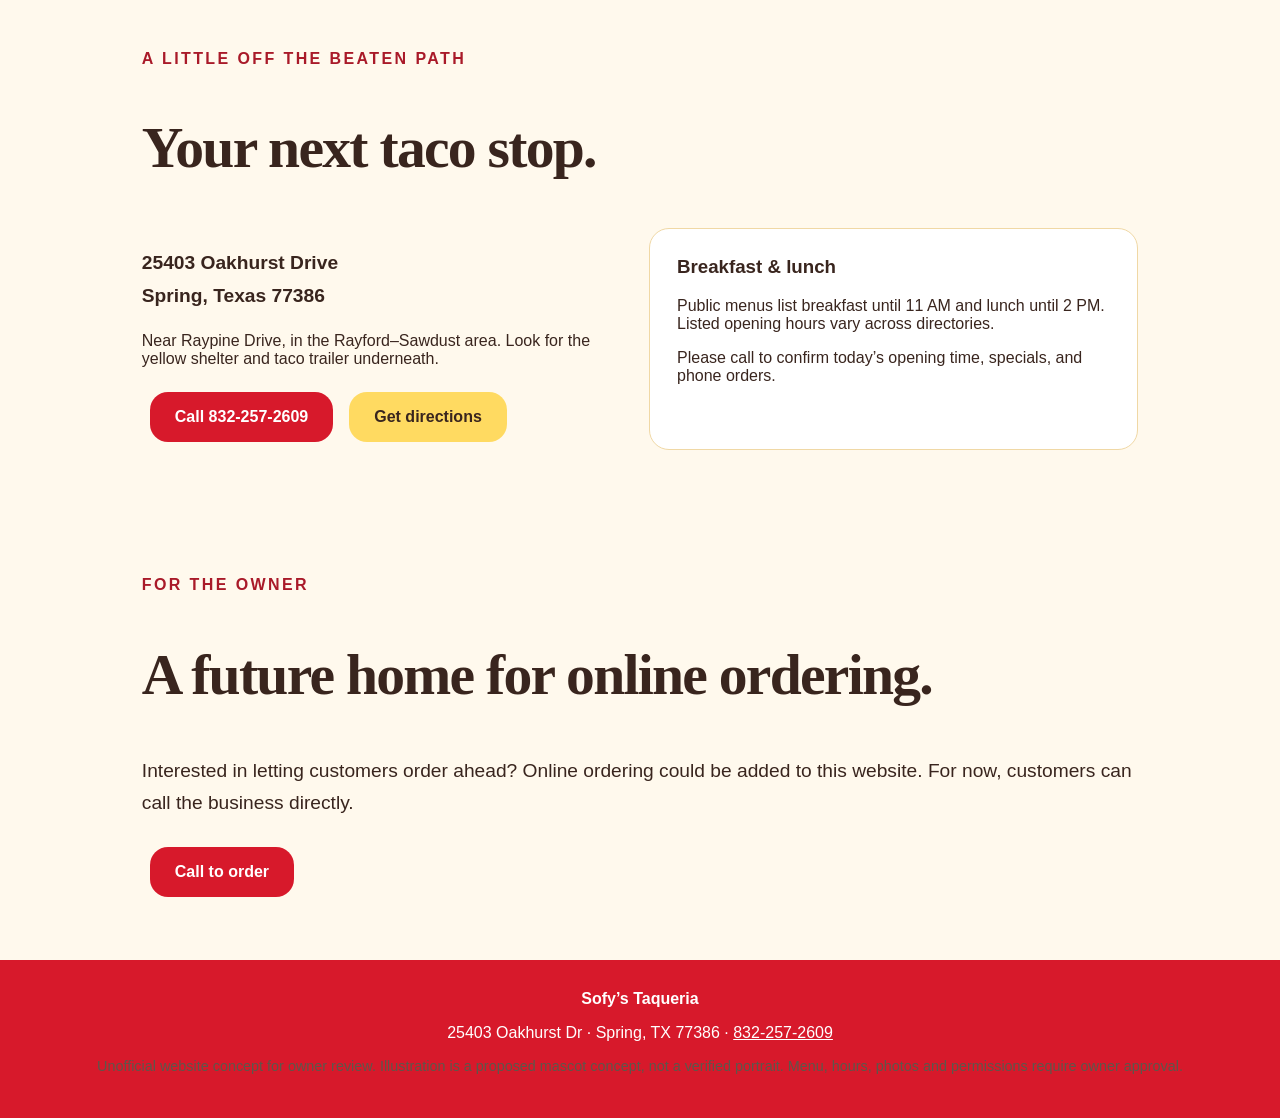
==== commit 6fb18997: "Restore full-length Sofy's homepage sections from original site record" ====
--- a/index.html
+++ b/index.html
@@ -1 +1 @@
-<!doctype html><html lang="en"><head><meta charset="utf-8"><meta name="viewport" content="width=device-width,initial-scale=1"><meta name="description" content="Sofy's Taqueria, fresh tortillas and Mexican favorites in Spring, Texas"><title>Home | Sofy's Taqueria</title><link rel="stylesheet" href="styles.css"></head><body><header><strong>Sofy’s Taqueria</strong><a class="button alt" href="tel:+18322572609">Call Sofy’s</a><nav aria-label="Main navigation"><a href="index.html" aria-current="page">Home</a><a href="menu.html" >Interactive Menu</a><a href="contact.html" >Call to Order</a><a href="about.html" >Our Story & Visit Us</a></nav></header><main><div class="hero"><img class="hero-art" src="hero-illustration.svg" alt="Illustration of Sofy’s Taqueria yellow taco trailer under festive flags with flowers and trees" width="1100" height="610"><h1>Fresh tortillas. Full tacos. A little place with a lot of heart.</h1><a class="button wide" href="menu.html">Take a look at the menu</a></div><hr class="rule"><section><p class="eyebrow">Your neighborhood taco stop</p><h2>Made by hand.<br>Enjoyed with heart.</h2><p class="lead">Breakfast tacos wrapped in fresh tortillas. A warm lunch. A seat under the canopy. Sofy’s is the little taco stop tucked away on Oakhurst Drive that locals keep coming back to.</p><div class="grid"><div class="tile">🍳 Breakfast & lunch</div><div class="tile">🫓 Fresh tortillas</div><div class="tile">☀️ Covered outdoor seating</div></div></section><section><p class="eyebrow">Something for every appetite</p><h2>Good food. No fuss.</h2><p class="lead">Start with breakfast, stay for lunch. Call for today's specials and current prices.</p><a class="button" href="menu.html">Explore the menu</a><a class="button alt" href="about.html">Come find us</a></section></main><footer><strong>Sofy’s Taqueria</strong><p>25403 Oakhurst Dr · Spring, TX 77386 · <a href="tel:+18322572609">832-257-2609</a></p><p class="small">Unofficial website concept for owner review. Menu, hours and imagery subject to owner approval.</p></footer></body></html>+<!doctype html><html lang="en"><head><meta charset="utf-8"><meta name="viewport" content="width=device-width,initial-scale=1"><meta name="description" content="Sofy's Taqueria in Spring, Texas. Breakfast tacos, handmade tortillas, lunch and a cozy covered patio."><title>Sofy's Taqueria | Fresh Tortillas, Full Tacos</title><link rel="stylesheet" href="styles.css"></head><body><a class="skip" href="#main">Skip to content</a><header><strong>Sofy’s Taqueria</strong><a class="button alt" href="tel:+18322572609">Call Sofy’s</a><nav aria-label="Main navigation"><a href="index.html" aria-current="page">Home</a><a href="menu.html">Interactive Menu</a><a href="contact.html">Call to Order</a><a href="about.html">Our Story & Visit Us</a></nav></header><main id="main"><div class="hero"><img class="hero-art" src="hero-illustration.svg" alt="Illustrated yellow-roofed Sofy's taco trailer, colorful trees and festive papel picado" width="1100" height="610"><h1>Fresh tortillas. Full tacos. A little place with a lot of heart.</h1><a class="button wide" href="menu.html">Take a look at the menu</a></div><hr class="rule"><section><p class="eyebrow">Your neighborhood taco stop</p><h2>Made by hand.<br>Enjoyed with heart.</h2><p class="lead">Breakfast tacos wrapped in fresh tortillas. A warm lunch. A seat under the canopy. Sofy’s is the little taco stop tucked away on Oakhurst Drive that locals keep coming back to.</p><div class="pills"><span>Breakfast &amp; lunch</span><span>Fresh tortillas</span><span>Covered outdoor seating</span></div><a class="button" href="about.html">Come find us</a></section><section class="warm"><p class="eyebrow">Something for every appetite</p><h2>Good food. No fuss.</h2><p class="lead">Start with breakfast, stay for lunch. Call for today's specials and current prices.</p><div class="grid"><a class="tile menu-tile" href="menu.html#breakfast"><span class="food-symbol" aria-hidden="true">🌮</span><h3>Breakfast</h3><p>Egg, potato, chorizo and more, tucked into warm tortillas.</p><span class="underlined">Explore breakfast</span></a><a class="tile menu-tile" href="menu.html#lunch"><span class="food-symbol" aria-hidden="true">🥘</span><h3>Lunch</h3><p>Stop by and ask what’s cooking today.</p><span class="underlined">Explore lunch</span></a><a class="tile menu-tile" href="menu.html#specials"><span class="food-symbol" aria-hidden="true">🫔</span><h3>Plates &amp; specials</h3><p>Favorite plates and changing specials.</p><span class="underlined">See specials</span></a></div></section><section><p class="eyebrow">Straight from the taco stop</p><h2>Full tacos. Happy plates.</h2><p class="lead">A taste of the food and the little place behind it.</p><div class="grid"><article class="tile photo-tile"><div class="food-panel breakfast-panel" aria-hidden="true">🌮</div><h3>Breakfast, the Sofy’s way</h3><p>Fresh tortillas and a warm start to your morning.</p></article><article class="tile photo-tile"><div class="food-panel taco-panel" aria-hidden="true">🌮 🌮</div><h3>Pastor &amp; barbacoa tacos</h3><p>A lunch worth stopping for.</p></article><article class="tile photo-tile"><div class="food-panel patio-panel" aria-hidden="true">🌺 🪑 🌿</div><h3>Pull up a chair on the patio</h3><p>Find a spot beneath the yellow canopy.</p></article></div><p class="small">Illustrated placeholders are used in this demo while original food and patio photo permissions are confirmed.</p></section><section class="warm"><p class="eyebrow">The things locals come back for</p><h2>A little taco stop with a lot of heart.</h2><p class="lead">Handmade tortillas, generous breakfast tacos, and the warmth of a small family taco stop.</p><p class="small">Inspired by public customer reviews. <a href="https://restaurantguru.com/Sofys-Taqueria-Spring" target="_blank" rel="noopener noreferrer">Read the public reviews</a>.</p></section><section><p class="eyebrow">A little off the beaten path</p><h2>Your next taco stop.</h2><div class="grid"><div><p class="lead"><strong>25403 Oakhurst Drive<br>Spring, Texas 77386</strong></p><p>Near Raypine Drive, in the Rayford–Sawdust area. Look for the yellow shelter and taco trailer underneath.</p><a class="button" href="tel:+18322572609">Call 832-257-2609</a><a class="button alt" href="https://www.google.com/maps/search/?api=1&amp;query=25403+Oakhurst+Dr+Spring+TX+77386" target="_blank" rel="noopener noreferrer">Get directions</a></div><div class="tile"><h3>Breakfast &amp; lunch</h3><p>Public menus list breakfast until 11 AM and lunch until 2 PM. Listed opening hours vary across directories.</p><p>Please call to confirm today’s opening time, specials, and phone orders.</p></div></div></section><section class="warm"><p class="eyebrow">For the owner</p><h2>A future home for online ordering.</h2><p class="lead">Interested in letting customers order ahead? Online ordering could be added to this website. For now, customers can call the business directly.</p><a class="button" href="contact.html">Call to order</a></section></main><footer><strong>Sofy’s Taqueria</strong><p>25403 Oakhurst Dr · Spring, TX 77386 · <a href="tel:+18322572609">832-257-2609</a></p><p class="small">Unofficial website concept for owner review. Illustration is a proposed mascot concept, not a verified portrait. Menu, hours, photos and permissions require owner approval.</p></footer></body></html>
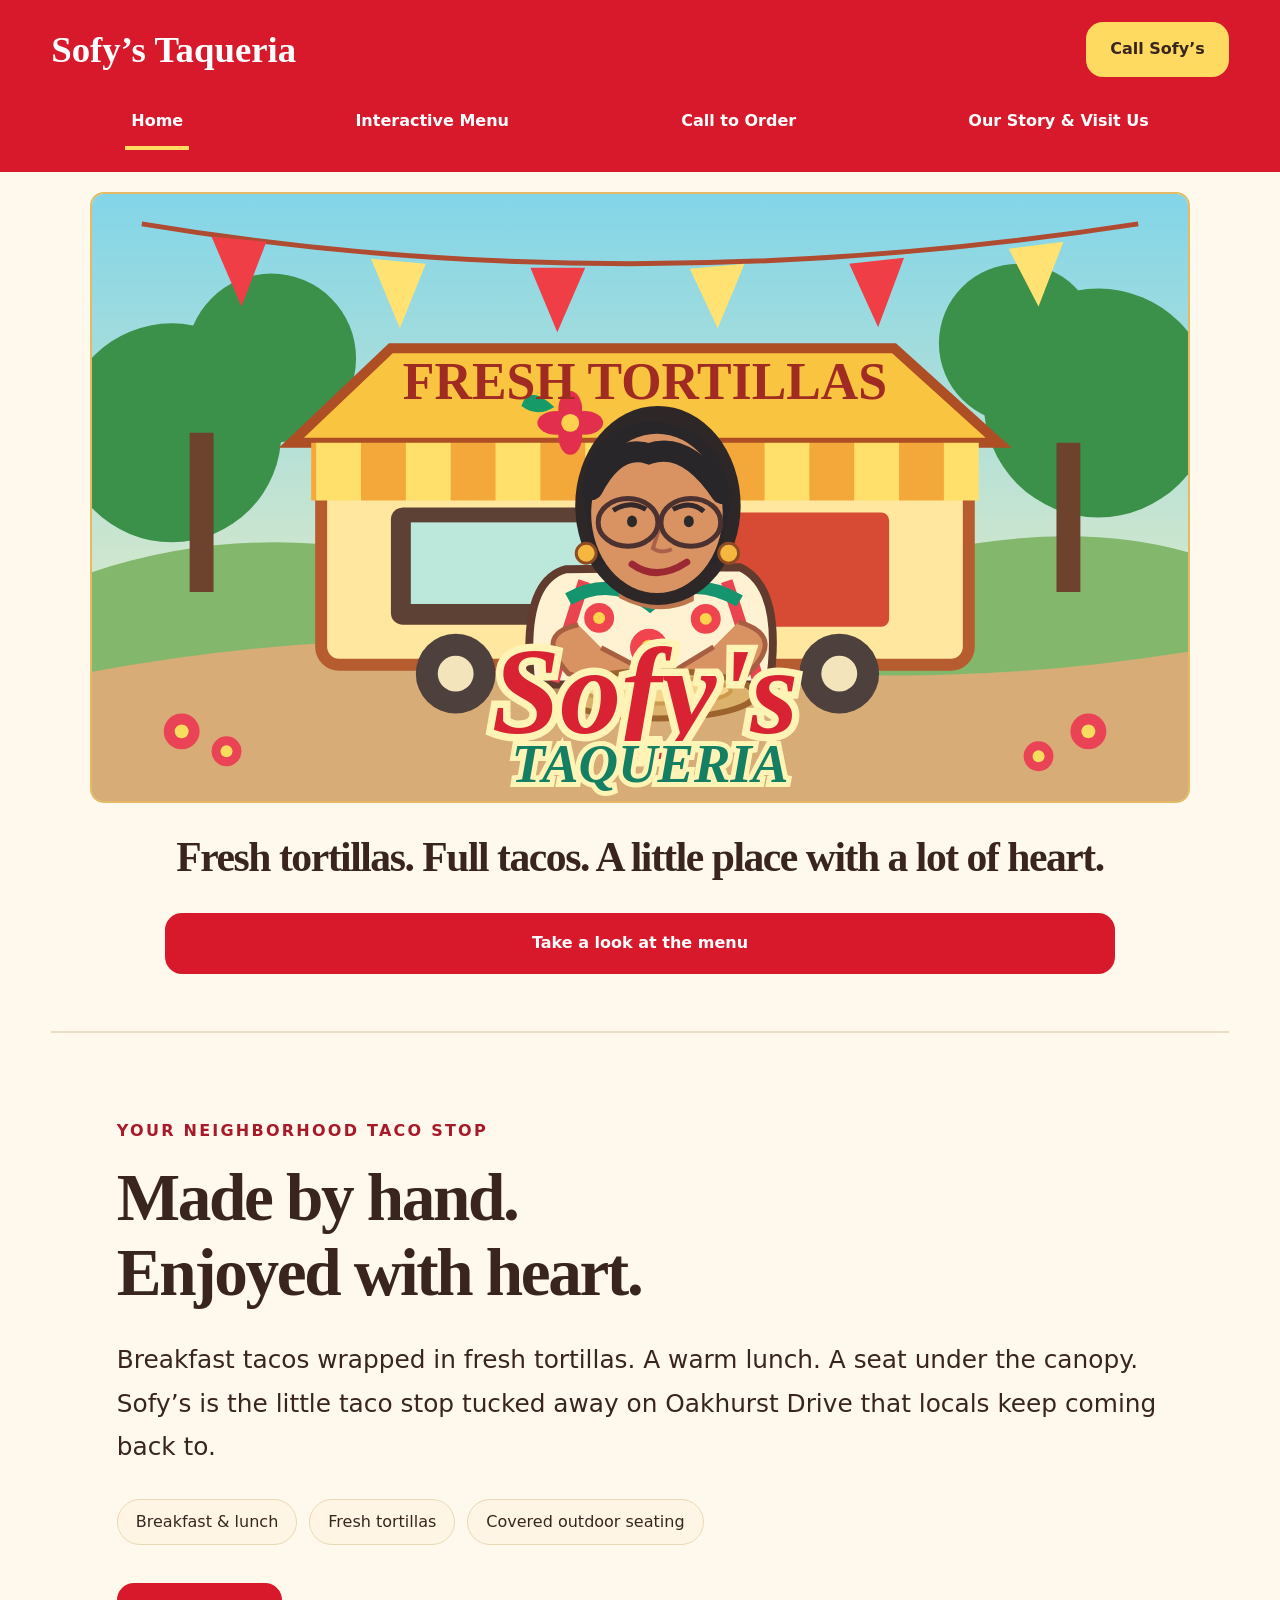
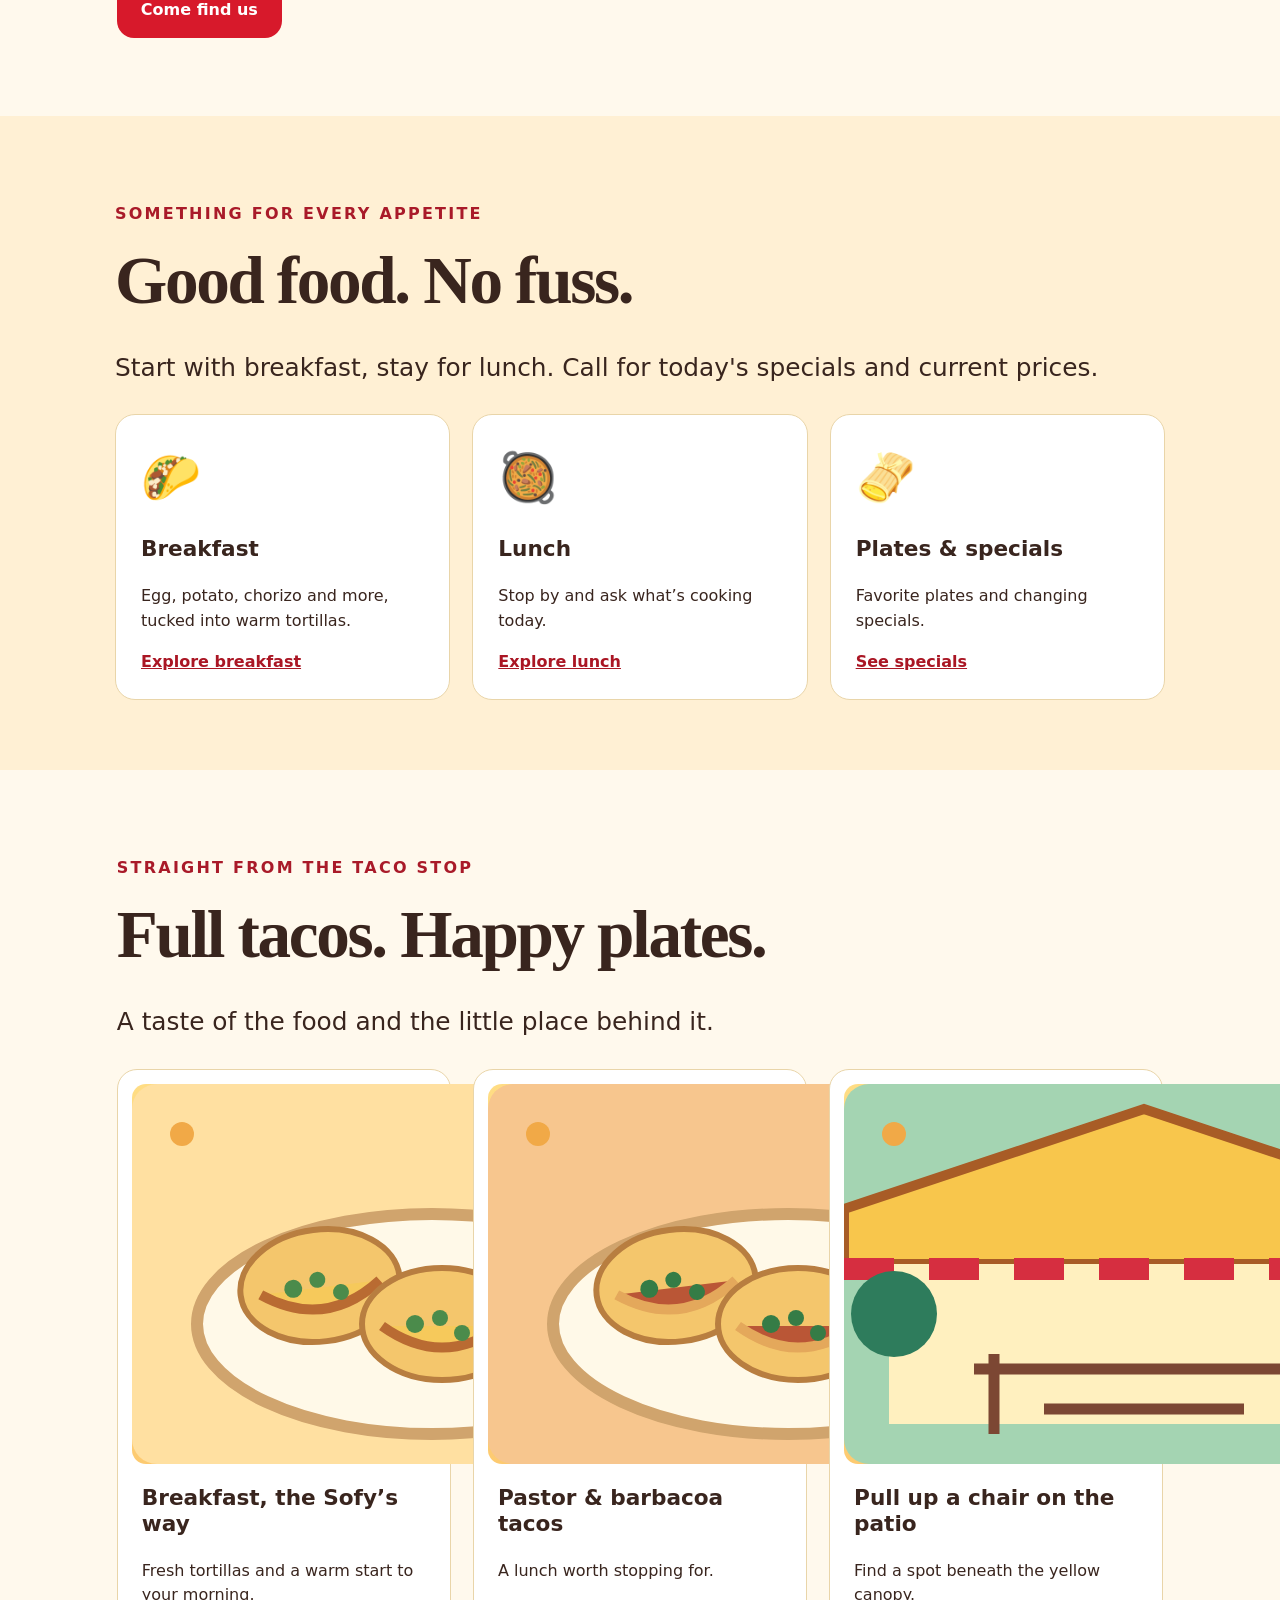
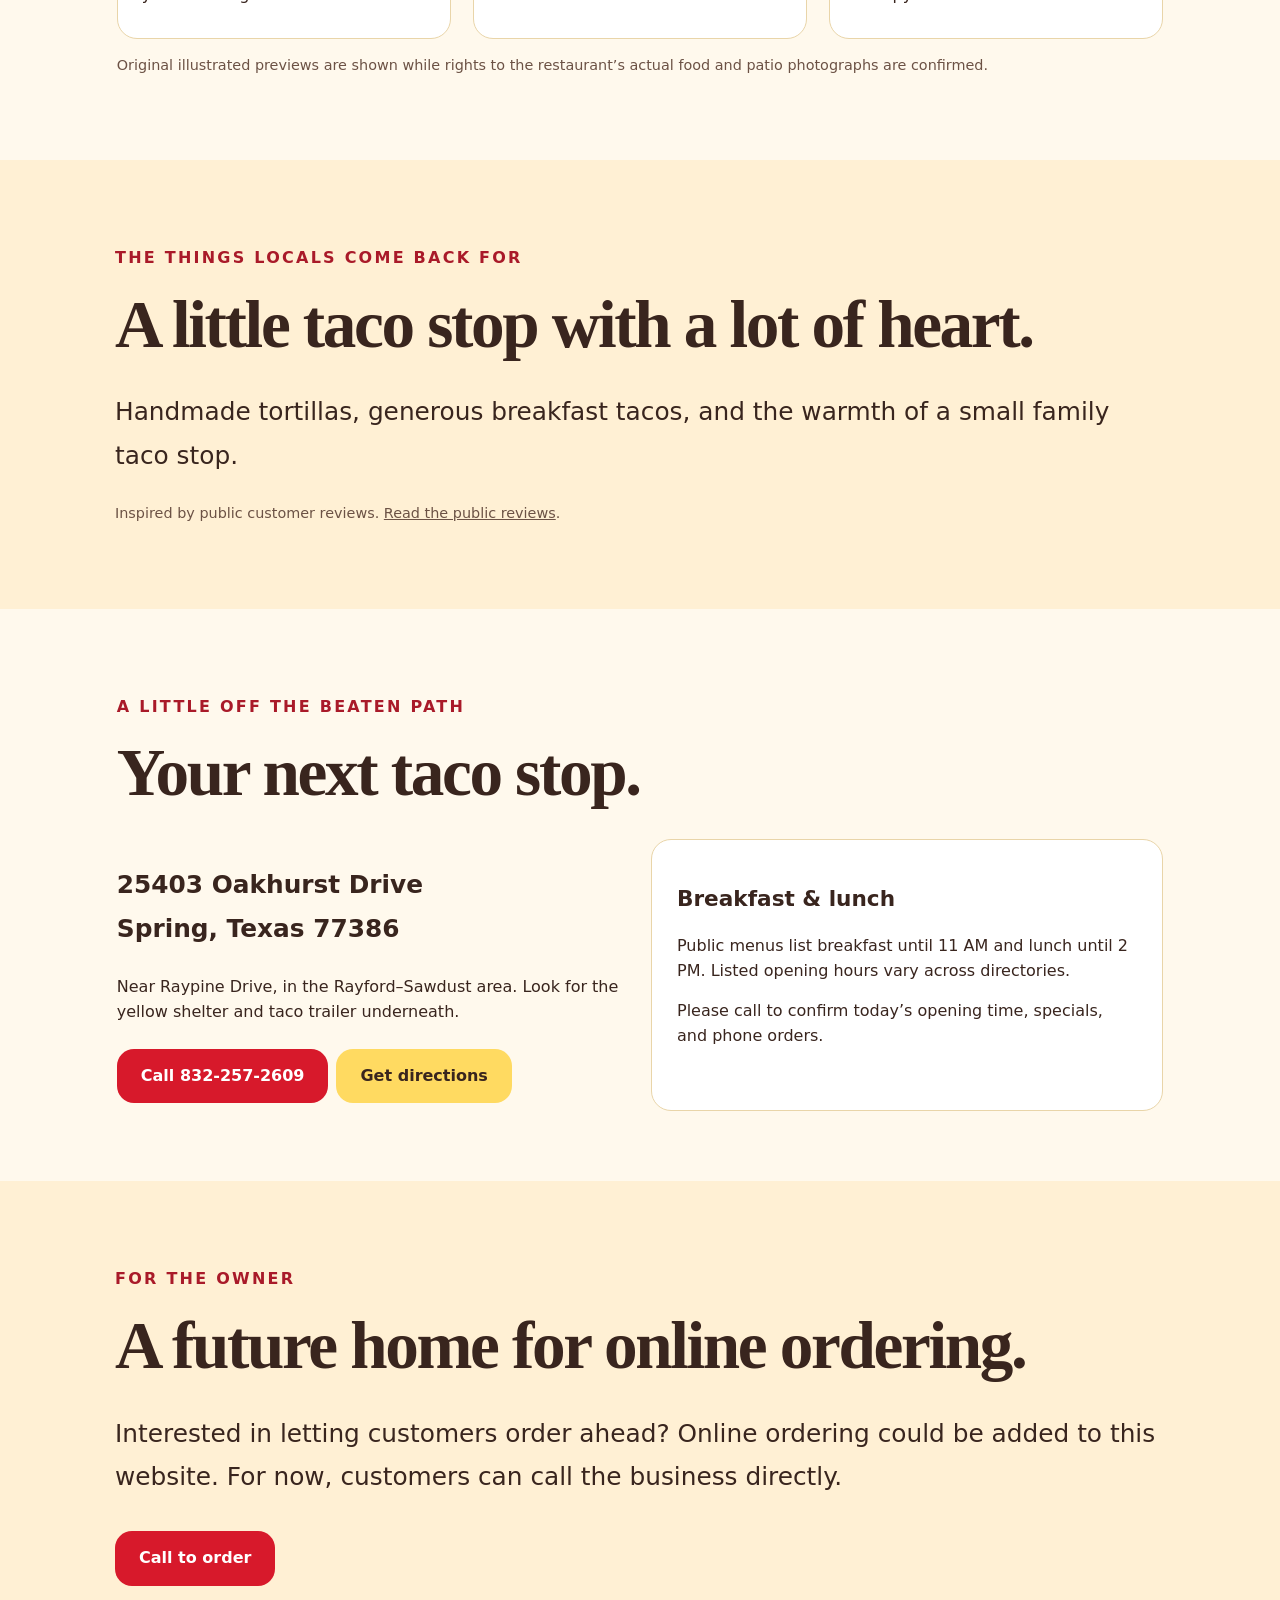
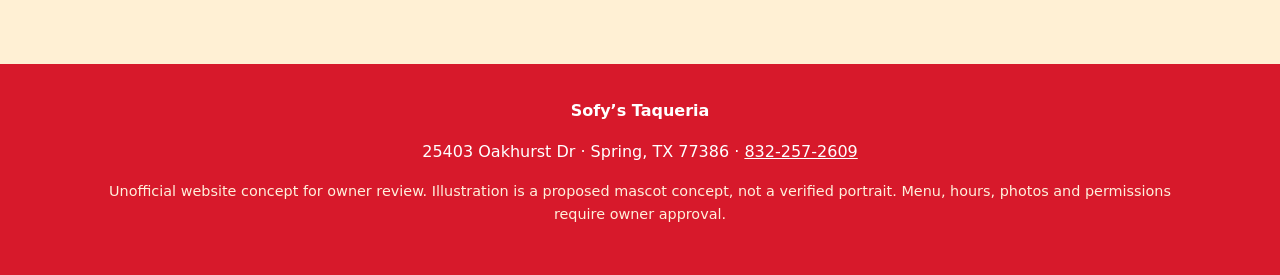
==== commit 66aa7eca: "Replace emoji food placeholders with custom illustrated gallery" ====
--- a/index.html
+++ b/index.html
@@ -1 +1 @@
-<!doctype html><html lang="en"><head><meta charset="utf-8"><meta name="viewport" content="width=device-width,initial-scale=1"><meta name="description" content="Sofy's Taqueria in Spring, Texas. Breakfast tacos, handmade tortillas, lunch and a cozy covered patio."><title>Sofy's Taqueria | Fresh Tortillas, Full Tacos</title><link rel="stylesheet" href="styles.css"></head><body><a class="skip" href="#main">Skip to content</a><header><strong>Sofy’s Taqueria</strong><a class="button alt" href="tel:+18322572609">Call Sofy’s</a><nav aria-label="Main navigation"><a href="index.html" aria-current="page">Home</a><a href="menu.html">Interactive Menu</a><a href="contact.html">Call to Order</a><a href="about.html">Our Story & Visit Us</a></nav></header><main id="main"><div class="hero"><img class="hero-art" src="hero-illustration.svg" alt="Illustrated yellow-roofed Sofy's taco trailer, colorful trees and festive papel picado" width="1100" height="610"><h1>Fresh tortillas. Full tacos. A little place with a lot of heart.</h1><a class="button wide" href="menu.html">Take a look at the menu</a></div><hr class="rule"><section><p class="eyebrow">Your neighborhood taco stop</p><h2>Made by hand.<br>Enjoyed with heart.</h2><p class="lead">Breakfast tacos wrapped in fresh tortillas. A warm lunch. A seat under the canopy. Sofy’s is the little taco stop tucked away on Oakhurst Drive that locals keep coming back to.</p><div class="pills"><span>Breakfast &amp; lunch</span><span>Fresh tortillas</span><span>Covered outdoor seating</span></div><a class="button" href="about.html">Come find us</a></section><section class="warm"><p class="eyebrow">Something for every appetite</p><h2>Good food. No fuss.</h2><p class="lead">Start with breakfast, stay for lunch. Call for today's specials and current prices.</p><div class="grid"><a class="tile menu-tile" href="menu.html#breakfast"><span class="food-symbol" aria-hidden="true">🌮</span><h3>Breakfast</h3><p>Egg, potato, chorizo and more, tucked into warm tortillas.</p><span class="underlined">Explore breakfast</span></a><a class="tile menu-tile" href="menu.html#lunch"><span class="food-symbol" aria-hidden="true">🥘</span><h3>Lunch</h3><p>Stop by and ask what’s cooking today.</p><span class="underlined">Explore lunch</span></a><a class="tile menu-tile" href="menu.html#specials"><span class="food-symbol" aria-hidden="true">🫔</span><h3>Plates &amp; specials</h3><p>Favorite plates and changing specials.</p><span class="underlined">See specials</span></a></div></section><section><p class="eyebrow">Straight from the taco stop</p><h2>Full tacos. Happy plates.</h2><p class="lead">A taste of the food and the little place behind it.</p><div class="grid"><article class="tile photo-tile"><div class="food-panel breakfast-panel" aria-hidden="true">🌮</div><h3>Breakfast, the Sofy’s way</h3><p>Fresh tortillas and a warm start to your morning.</p></article><article class="tile photo-tile"><div class="food-panel taco-panel" aria-hidden="true">🌮 🌮</div><h3>Pastor &amp; barbacoa tacos</h3><p>A lunch worth stopping for.</p></article><article class="tile photo-tile"><div class="food-panel patio-panel" aria-hidden="true">🌺 🪑 🌿</div><h3>Pull up a chair on the patio</h3><p>Find a spot beneath the yellow canopy.</p></article></div><p class="small">Illustrated placeholders are used in this demo while original food and patio photo permissions are confirmed.</p></section><section class="warm"><p class="eyebrow">The things locals come back for</p><h2>A little taco stop with a lot of heart.</h2><p class="lead">Handmade tortillas, generous breakfast tacos, and the warmth of a small family taco stop.</p><p class="small">Inspired by public customer reviews. <a href="https://restaurantguru.com/Sofys-Taqueria-Spring" target="_blank" rel="noopener noreferrer">Read the public reviews</a>.</p></section><section><p class="eyebrow">A little off the beaten path</p><h2>Your next taco stop.</h2><div class="grid"><div><p class="lead"><strong>25403 Oakhurst Drive<br>Spring, Texas 77386</strong></p><p>Near Raypine Drive, in the Rayford–Sawdust area. Look for the yellow shelter and taco trailer underneath.</p><a class="button" href="tel:+18322572609">Call 832-257-2609</a><a class="button alt" href="https://www.google.com/maps/search/?api=1&amp;query=25403+Oakhurst+Dr+Spring+TX+77386" target="_blank" rel="noopener noreferrer">Get directions</a></div><div class="tile"><h3>Breakfast &amp; lunch</h3><p>Public menus list breakfast until 11 AM and lunch until 2 PM. Listed opening hours vary across directories.</p><p>Please call to confirm today’s opening time, specials, and phone orders.</p></div></div></section><section class="warm"><p class="eyebrow">For the owner</p><h2>A future home for online ordering.</h2><p class="lead">Interested in letting customers order ahead? Online ordering could be added to this website. For now, customers can call the business directly.</p><a class="button" href="contact.html">Call to order</a></section></main><footer><strong>Sofy’s Taqueria</strong><p>25403 Oakhurst Dr · Spring, TX 77386 · <a href="tel:+18322572609">832-257-2609</a></p><p class="small">Unofficial website concept for owner review. Illustration is a proposed mascot concept, not a verified portrait. Menu, hours, photos and permissions require owner approval.</p></footer></body></html>+<!doctype html><html lang="en"><head><meta charset="utf-8"><meta name="viewport" content="width=device-width,initial-scale=1"><meta name="description" content="Sofy's Taqueria in Spring, Texas. Breakfast tacos, handmade tortillas, lunch and a cozy covered patio."><title>Sofy's Taqueria | Fresh Tortillas, Full Tacos</title><link rel="stylesheet" href="styles.css"></head><body><a class="skip" href="#main">Skip to content</a><header><strong>Sofy’s Taqueria</strong><a class="button alt" href="tel:+18322572609">Call Sofy’s</a><nav aria-label="Main navigation"><a href="index.html" aria-current="page">Home</a><a href="menu.html">Interactive Menu</a><a href="contact.html">Call to Order</a><a href="about.html">Our Story & Visit Us</a></nav></header><main id="main"><div class="hero"><img class="hero-art" src="hero-illustration.svg" alt="Illustrated yellow-roofed Sofy's taco trailer, colorful trees and festive papel picado" width="1100" height="610"><h1>Fresh tortillas. Full tacos. A little place with a lot of heart.</h1><a class="button wide" href="menu.html">Take a look at the menu</a></div><hr class="rule"><section><p class="eyebrow">Your neighborhood taco stop</p><h2>Made by hand.<br>Enjoyed with heart.</h2><p class="lead">Breakfast tacos wrapped in fresh tortillas. A warm lunch. A seat under the canopy. Sofy’s is the little taco stop tucked away on Oakhurst Drive that locals keep coming back to.</p><div class="pills"><span>Breakfast &amp; lunch</span><span>Fresh tortillas</span><span>Covered outdoor seating</span></div><a class="button" href="about.html">Come find us</a></section><section class="warm"><p class="eyebrow">Something for every appetite</p><h2>Good food. No fuss.</h2><p class="lead">Start with breakfast, stay for lunch. Call for today's specials and current prices.</p><div class="grid"><a class="tile menu-tile" href="menu.html#breakfast"><span class="food-symbol" aria-hidden="true">🌮</span><h3>Breakfast</h3><p>Egg, potato, chorizo and more, tucked into warm tortillas.</p><span class="underlined">Explore breakfast</span></a><a class="tile menu-tile" href="menu.html#lunch"><span class="food-symbol" aria-hidden="true">🥘</span><h3>Lunch</h3><p>Stop by and ask what’s cooking today.</p><span class="underlined">Explore lunch</span></a><a class="tile menu-tile" href="menu.html#specials"><span class="food-symbol" aria-hidden="true">🫔</span><h3>Plates &amp; specials</h3><p>Favorite plates and changing specials.</p><span class="underlined">See specials</span></a></div></section><section><p class="eyebrow">Straight from the taco stop</p><h2>Full tacos. Happy plates.</h2><p class="lead">A taste of the food and the little place behind it.</p><div class="grid"><article class="tile photo-tile"><img class="food-panel" src="art-breakfast.svg" alt="Illustrated breakfast tacos on a plate" loading="lazy" width="600" height="380"><h3>Breakfast, the Sofy’s way</h3><p>Fresh tortillas and a warm start to your morning.</p></article><article class="tile photo-tile"><img class="food-panel" src="art-tacos.svg" alt="Illustrated pastor and barbacoa tacos" loading="lazy" width="600" height="380"><h3>Pastor &amp; barbacoa tacos</h3><p>A lunch worth stopping for.</p></article><article class="tile photo-tile"><img class="food-panel" src="art-patio.svg" alt="Illustrated covered outdoor patio" loading="lazy" width="600" height="380"><h3>Pull up a chair on the patio</h3><p>Find a spot beneath the yellow canopy.</p></article></div><p class="small">Original illustrated previews are shown while rights to the restaurant’s actual food and patio photographs are confirmed.</p></section><section class="warm"><p class="eyebrow">The things locals come back for</p><h2>A little taco stop with a lot of heart.</h2><p class="lead">Handmade tortillas, generous breakfast tacos, and the warmth of a small family taco stop.</p><p class="small">Inspired by public customer reviews. <a href="https://restaurantguru.com/Sofys-Taqueria-Spring" target="_blank" rel="noopener noreferrer">Read the public reviews</a>.</p></section><section><p class="eyebrow">A little off the beaten path</p><h2>Your next taco stop.</h2><div class="grid"><div><p class="lead"><strong>25403 Oakhurst Drive<br>Spring, Texas 77386</strong></p><p>Near Raypine Drive, in the Rayford–Sawdust area. Look for the yellow shelter and taco trailer underneath.</p><a class="button" href="tel:+18322572609">Call 832-257-2609</a><a class="button alt" href="https://www.google.com/maps/search/?api=1&amp;query=25403+Oakhurst+Dr+Spring+TX+77386" target="_blank" rel="noopener noreferrer">Get directions</a></div><div class="tile"><h3>Breakfast &amp; lunch</h3><p>Public menus list breakfast until 11 AM and lunch until 2 PM. Listed opening hours vary across directories.</p><p>Please call to confirm today’s opening time, specials, and phone orders.</p></div></div></section><section class="warm"><p class="eyebrow">For the owner</p><h2>A future home for online ordering.</h2><p class="lead">Interested in letting customers order ahead? Online ordering could be added to this website. For now, customers can call the business directly.</p><a class="button" href="contact.html">Call to order</a></section></main><footer><strong>Sofy’s Taqueria</strong><p>25403 Oakhurst Dr · Spring, TX 77386 · <a href="tel:+18322572609">832-257-2609</a></p><p class="small">Unofficial website concept for owner review. Illustration is a proposed mascot concept, not a verified portrait. Menu, hours, photos and permissions require owner approval.</p></footer></body></html>
--- a/styles.css
+++ b/styles.css
@@ -1,2 +1 @@
-:root{--red:#d7192b;--yellow:#ffda61;--cream:#fff9ed;--brown:#39251e}*{box-sizing:border-box}body{margin:0;background:var(--cream);color:var(--brown);font-family:Arial,Helvetica,sans-serif}header{background:var(--red);color:white;padding:24px 4%;display:flex;justify-content:space-between;align-items:center;gap:24px;flex-wrap:wrap}header strong{font:700 clamp(1.5rem,3vw,2.2rem) Georgia,serif}nav{display:flex;gap:28px;flex-wrap:wrap}nav a{color:white;text-decoration:none;font-weight:700;padding:12px 0}nav a:hover,nav a[aria-current]{border-bottom:3px solid var(--yellow)}main{min-height:65vh}.hero{background:var(--cream);padding:24px 4% 40px;text-align:center}.hero h1{font:800 clamp(2rem,5vw,3.2rem) Georgia,serif;line-height:1.15;margin:24px auto;max-width:900px}.hero p{font-size:1.2rem}.hero-art{display:block;width:100%;max-width:1100px;margin:auto;border-radius:16px;border:2px solid #e4bb64}.button{display:inline-block;background:var(--red);color:white;padding:16px 25px;margin:8px;border-radius:18px;text-decoration:none;font-weight:700}.button.alt{background:var(--yellow);color:var(--brown)}section{padding:55px 6%;max-width:1150px;margin:auto}h1,h2{font-family:Georgia,serif;letter-spacing:-.03em}h2{font-size:clamp(2.2rem,5vw,3.6rem)}.grid{display:grid;grid-template-columns:repeat(auto-fit,minmax(220px,1fr));gap:18px}.tile{background:white;padding:27px;border:1px solid #f0d8a5;border-radius:20px}.tile h3{margin-top:0}.lead{font-size:1.2rem;line-height:1.7}.small{font-size:.9rem;color:#5d574b}.banner{background:#ffe7b3;text-align:center}.banner h1{font-size:clamp(2.7rem,7vw,4.5rem);margin:0}footer{background:var(--red);color:white;padding:30px 7%;text-align:center}footer a{color:white}.eyebrow{color:#a91a29;letter-spacing:.15em;text-transform:uppercase;font-weight:700}.rule{border:0;border-top:2px solid #eadfc6;margin:20px 4%}@media(max-width:700px){header{padding:22px 4%;display:block}header strong{display:inline-block;margin-bottom:18px}nav{display:grid;grid-template-columns:1fr 1fr;gap:8px 14px;text-align:center}nav a{padding:12px 0}.hero{padding:14px 3% 25px}.hero h1{font-size:1.7rem}.hero .button{display:block}.hero-art{border-radius:10px}}
-header{display:grid;grid-template-columns:1fr auto;align-items:center}header nav{grid-column:1/-1;justify-content:space-around}header>.button{margin:0}header strong{font-size:clamp(1.45rem,3vw,2.3rem)}.hero .wide{display:block;max-width:950px;margin:18px auto;padding:20px}.illustration{position:relative;overflow:hidden;isolation:isolate;max-width:1100px;margin:auto;height:clamp(240px,44vw,510px);border:3px solid #edc477;border-radius:17px;background:linear-gradient(#3baee5 0 28%,#7bc66a 29% 70%,#e8bb73 71%);box-shadow:inset 0 0 0 7px #f7da95}.illustration:before,.illustration:after{content:"";position:absolute;top:4%;width:28%;height:65%;background:radial-gradient(circle,#4f9b32 1px,#2d7b34 60%,transparent 62%);border-radius:50%;z-index:-1}.illustration:before{left:-8%}.illustration:after{right:-8%}.festoon{position:absolute;top:3%;width:100%;font-size:clamp(20px,4vw,46px)}.canopy{position:absolute;top:17%;left:17%;width:66%;height:48%;background:linear-gradient(135deg,#f8c93c 0 40%,#f6a824 40% 50%,#f6c749 50%);clip-path:polygon(50% 0,100% 26%,100% 100%,0 100%,0 26%);padding-top:12%;font-weight:900;color:#8d231f;letter-spacing:.1em;font-size:clamp(12px,2vw,26px)}.scene{position:absolute;top:56%;width:100%;font-size:clamp(20px,5vw,50px)}.mascot{position:absolute;bottom:10%;left:40%;font-size:clamp(55px,13vw,150px);filter:drop-shadow(3px 5px 0 #ffe39b)}.art-logo{position:absolute;bottom:5%;left:1%;right:1%;font:italic 900 clamp(2.5rem,8.5vw,7.7rem) Georgia,serif;color:#e72332;-webkit-text-stroke:clamp(1px,.4vw,5px) #fff2b3;text-shadow:3px 5px #1b9c76,6px 7px #fff6d5;letter-spacing:-.06em;white-space:nowrap}.art-logo span{margin-left:.08em}.floral{position:absolute;bottom:0;left:0;right:0;font-size:clamp(15px,3vw,34px)}.banner{max-width:none;padding:70px 6%}.banner .eyebrow{color:#b31b2b}@media(max-width:700px){header{grid-template-columns:1fr auto;gap:10px;padding:16px 4%}header strong{margin:0}header nav{display:grid;grid-template-columns:1fr 1fr;gap:0 8px}.illustration{height:48vw;min-height:220px}.art-logo{font-size:8vw}.hero h1{font-size:clamp(1.4rem,5vw,2.2rem)}.hero .wide{margin:18px 3%}}
+:root{--red:#d7192b;--yellow:#ffda61;--cream:#fff9ed;--brown:#39251e;--muted:#6c5245}*{box-sizing:border-box}html{scroll-behavior:smooth}body{margin:0;background:var(--cream);color:var(--brown);font-family:system-ui,-apple-system,Arial,sans-serif;line-height:1.55}a{color:inherit}a:focus-visible,button:focus-visible{outline:3px solid #176b59;outline-offset:4px}.skip{position:absolute;left:-9999px;top:0;background:white;padding:10px}.skip:focus{left:8px;z-index:9}header{background:var(--red);color:white;padding:22px 4%;display:grid;grid-template-columns:1fr auto;align-items:center;gap:20px}header strong{font:700 clamp(1.5rem,3.5vw,2.3rem) Georgia,serif}nav{grid-column:1/-1;display:flex;justify-content:space-around;gap:12px;flex-wrap:wrap}nav a{color:white;text-decoration:none;font-weight:750;padding:12px 6px}nav a:hover,nav a[aria-current]{border-bottom:4px solid var(--yellow)}.button{display:inline-block;background:var(--red);color:white;padding:15px 24px;margin:8px 8px 8px 0;border-radius:17px;text-decoration:none;font-weight:750;text-align:center}.button.alt{background:var(--yellow);color:var(--brown)}header>.button{margin:0}.hero{padding:20px 3% 35px;text-align:center}.hero-art{display:block;width:100%;max-width:1100px;height:auto;margin:0 auto;border:2px solid #e4bb64;border-radius:14px}.hero h1{font:800 clamp(1.7rem,3.3vw,2.6rem)/1.2 Georgia,serif;max-width:950px;margin:30px auto}.hero .wide{display:block;max-width:950px;margin:22px auto;padding:18px}section{padding:70px 6%;max-width:1200px;margin:auto}section.warm{max-width:none;background:#fff0d4;padding-left:max(6%,calc((100% - 1050px)/2));padding-right:max(6%,calc((100% - 1050px)/2))}h1,h2{font-family:Georgia,serif;letter-spacing:-.035em}h2{font-size:clamp(2.3rem,5.5vw,4.2rem);line-height:1.12;margin:12px 0 28px}h3{font-size:1.35rem;line-height:1.2}.lead{font-size:clamp(1.15rem,2.5vw,1.55rem);line-height:1.75}.eyebrow{color:#a91a29;letter-spacing:.14em;text-transform:uppercase;font-weight:800}.grid{display:grid;grid-template-columns:repeat(auto-fit,minmax(240px,1fr));gap:22px}.tile{background:white;border:1px solid #e9d5a9;border-radius:20px;padding:25px;min-width:0}.menu-tile{text-decoration:none;transition:transform .2s,box-shadow .2s}.menu-tile:hover{transform:translateY(-4px);box-shadow:0 12px 24px #5e2d1a16}.underlined{text-decoration:underline;font-weight:750;color:#aa1624}.food-symbol{font-size:3rem}.food-panel{display:grid;place-items:center;min-height:185px;border-radius:14px;font-size:4rem;background:linear-gradient(130deg,#ffdd84,#f9a84d)}.taco-panel{background:linear-gradient(135deg,#d9a16b,#edc780)}.patio-panel{background:linear-gradient(135deg,#87b782,#f7d17b)}.photo-tile{padding:14px}.photo-tile h3,.photo-tile p{margin-left:10px;margin-right:10px}.pills{display:flex;flex-wrap:wrap;gap:12px;margin:30px 0}.pills span{border:1px solid #e9d8b3;border-radius:100px;padding:10px 18px;background:#fff5e5}.small{font-size:.9rem;color:var(--muted)}.rule{border:0;border-top:2px solid #eadfc6;margin:0 4%}.banner{background:#ffe7b3;text-align:center;max-width:none;padding:75px 6%}.banner h1{font-size:clamp(2.6rem,7vw,4.7rem);margin:12px 0}.menu-tabs{display:flex;gap:12px;flex-wrap:wrap;margin:20px 0 35px}.menu-tabs a{border:2px solid var(--red);padding:10px 20px;border-radius:50px;text-decoration:none;font-weight:750}.menu-tabs a:hover{background:var(--red);color:white}footer{background:var(--red);color:white;padding:35px 7%;text-align:center}footer a{color:white}footer .small{color:#fff0dc}@media(max-width:700px){header{gap:10px;padding:16px 4%}header strong{font-size:clamp(1.4rem,5vw,2rem)}header>.button{font-size:.9rem;padding:12px 14px}nav{display:grid;grid-template-columns:1fr 1fr;gap:0 10px;text-align:center}nav a{padding:12px 3px;font-size:.95rem}.hero{padding:15px 2.5% 24px}.hero h1{font-size:clamp(1.35rem,5vw,2.2rem)}section{padding:52px 5%}section.warm{padding:52px 5%}.grid{grid-template-columns:1fr}.hero .wide{margin:20px 3%}}
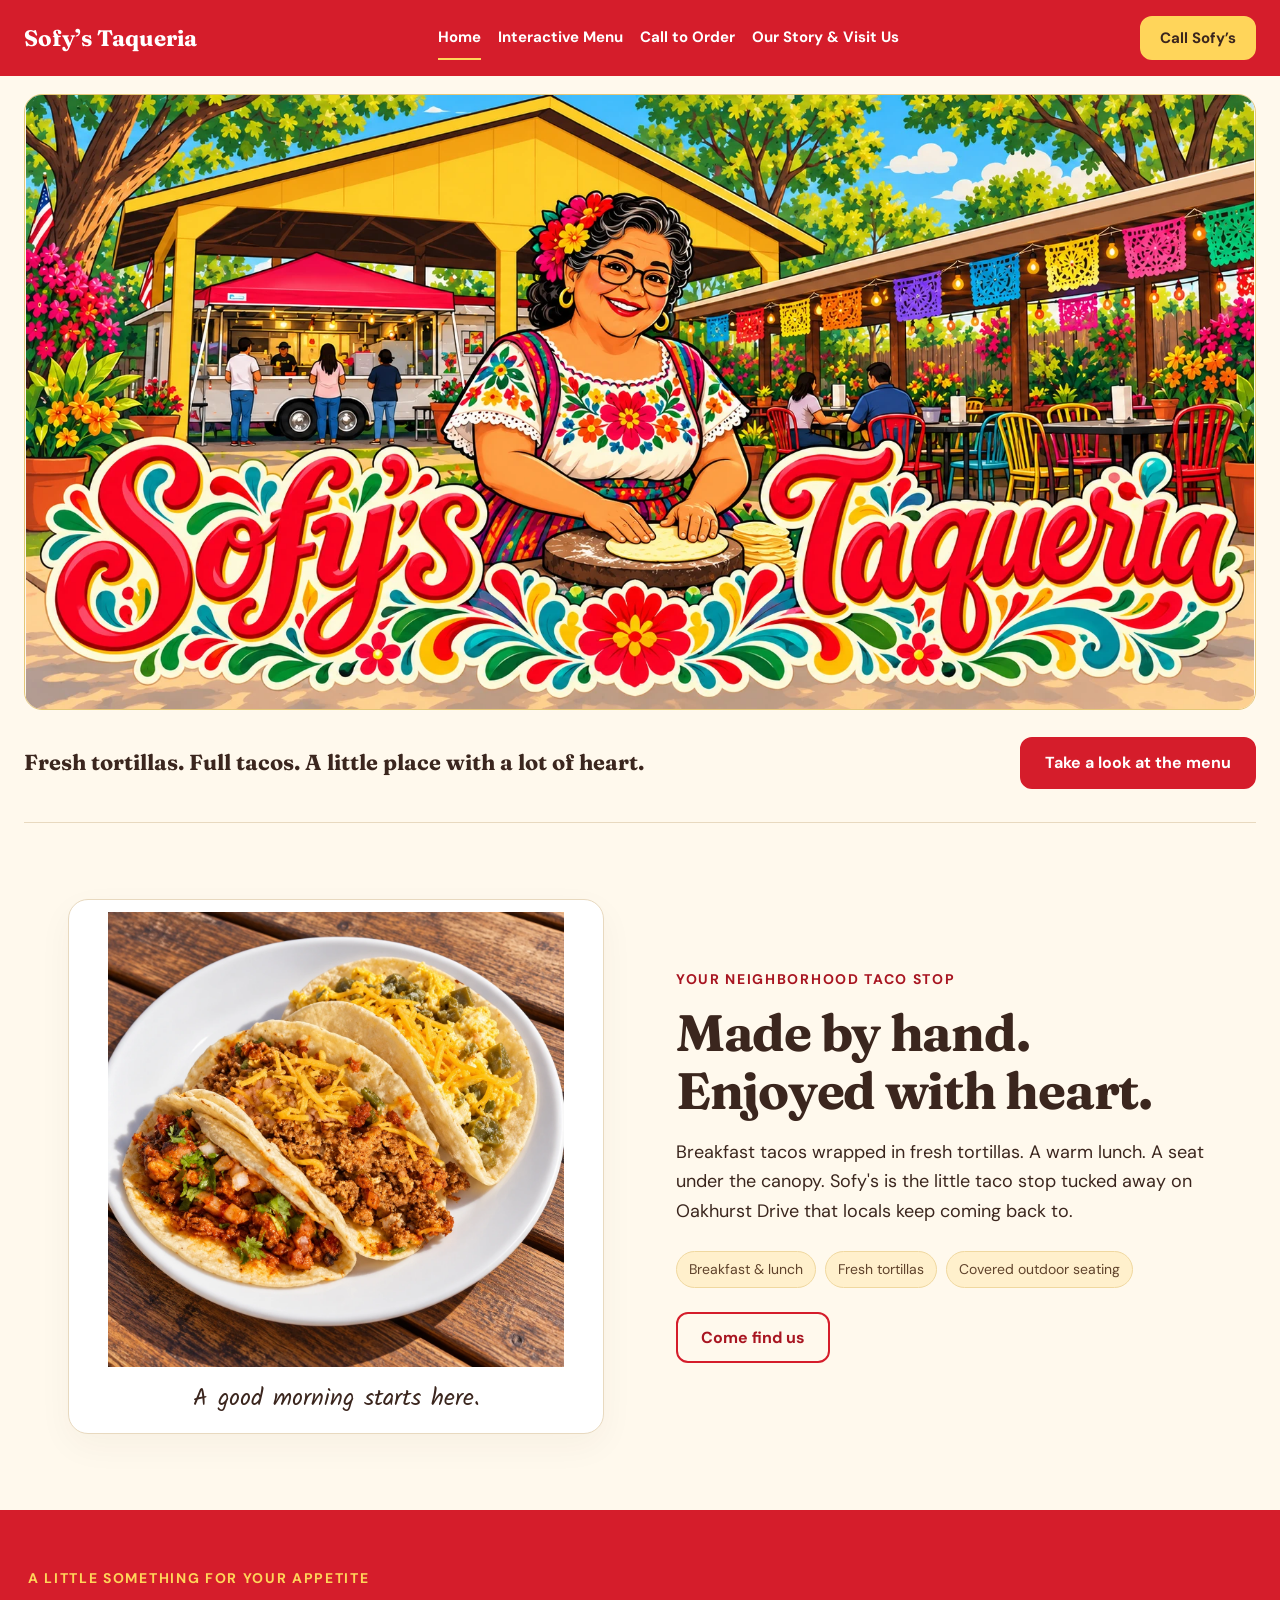
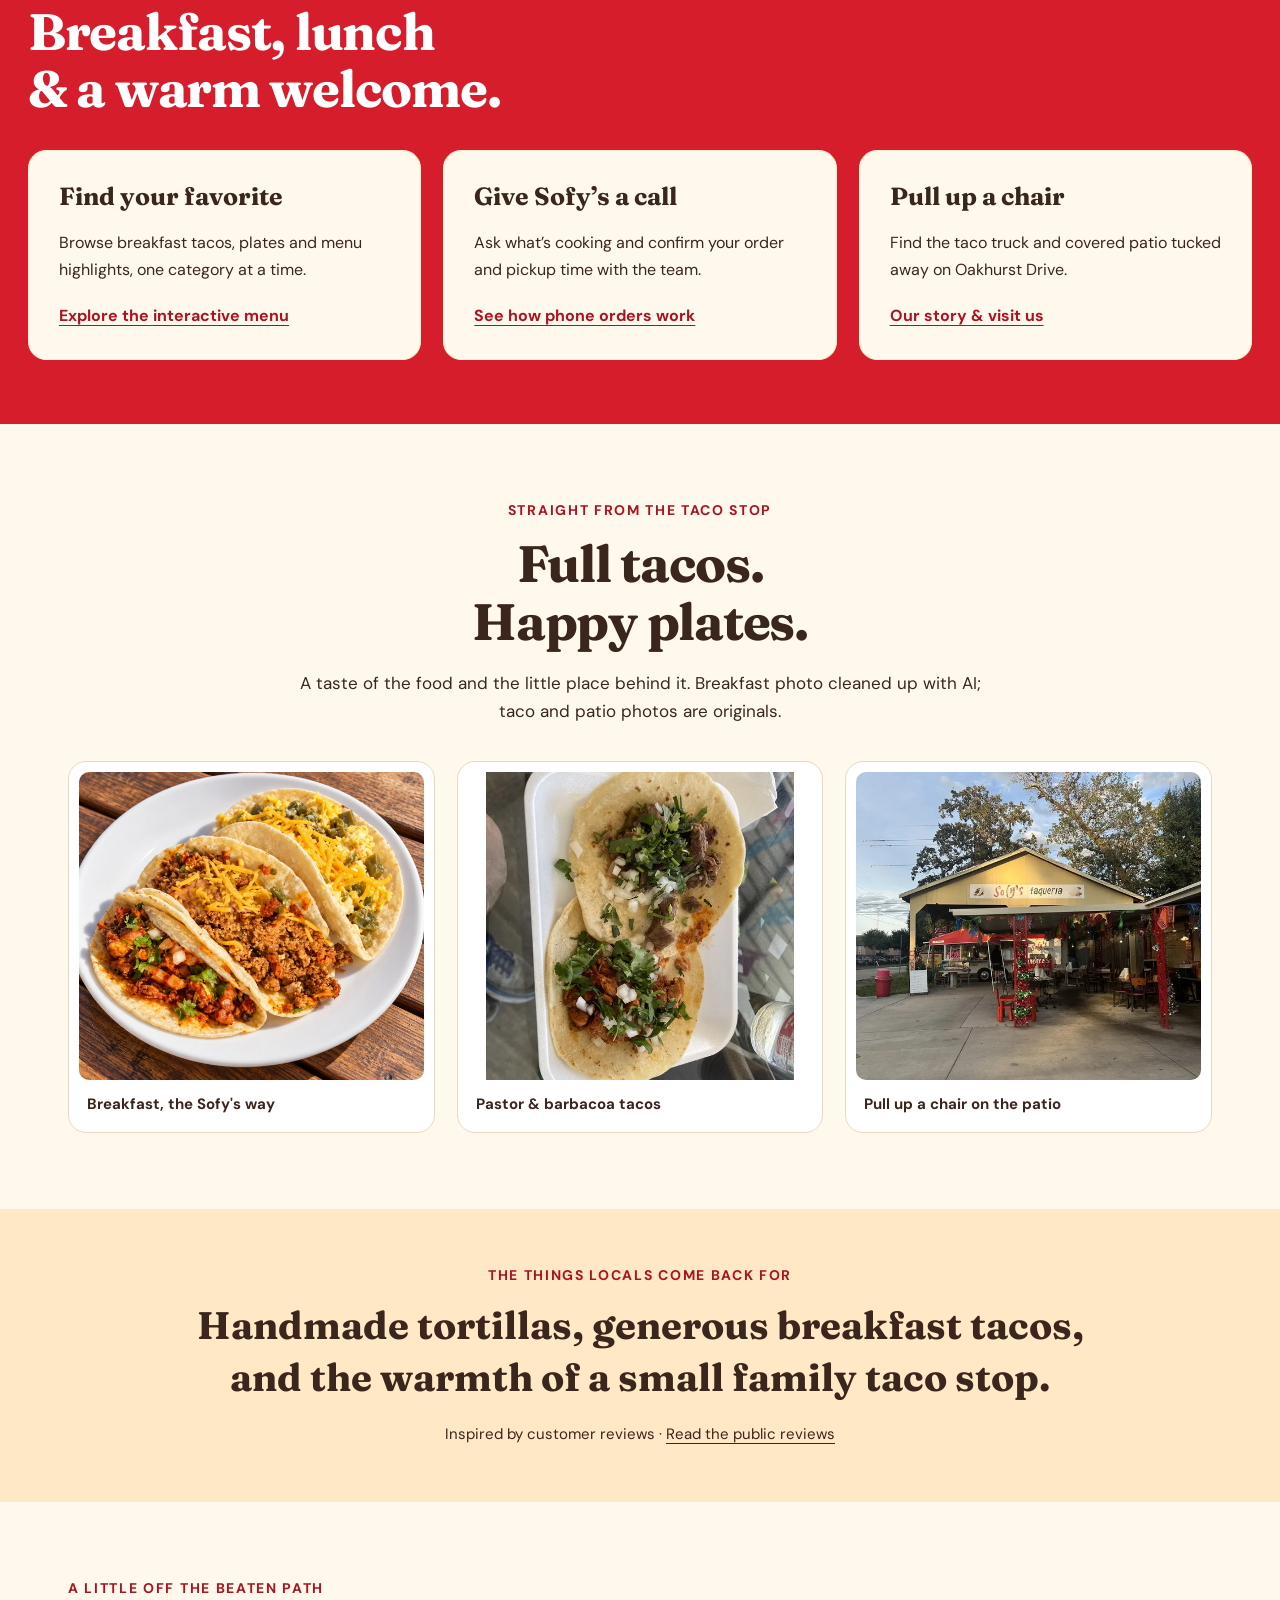
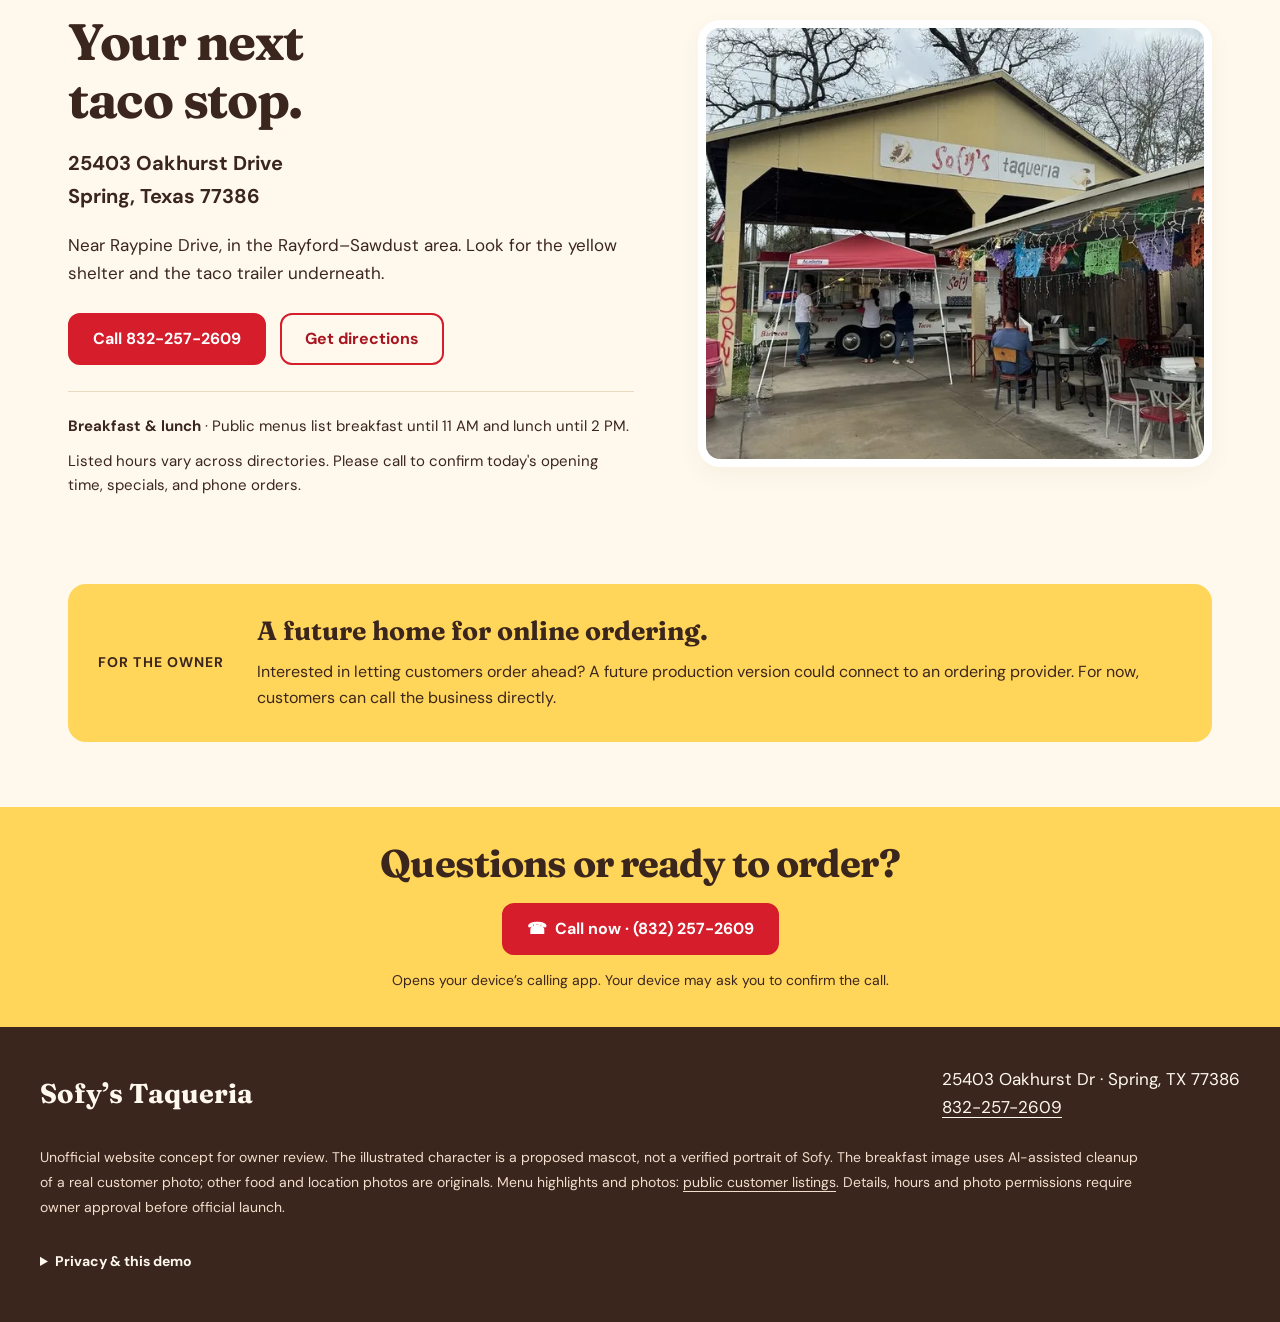
==== commit da05513c: "Add files via upload" ====
--- a/index.html
+++ b/index.html
@@ -1 +1,103 @@
-<!doctype html><html lang="en"><head><meta charset="utf-8"><meta name="viewport" content="width=device-width,initial-scale=1"><meta name="description" content="Sofy's Taqueria in Spring, Texas. Breakfast tacos, handmade tortillas, lunch and a cozy covered patio."><title>Sofy's Taqueria | Fresh Tortillas, Full Tacos</title><link rel="stylesheet" href="styles.css"></head><body><a class="skip" href="#main">Skip to content</a><header><strong>Sofy’s Taqueria</strong><a class="button alt" href="tel:+18322572609">Call Sofy’s</a><nav aria-label="Main navigation"><a href="index.html" aria-current="page">Home</a><a href="menu.html">Interactive Menu</a><a href="contact.html">Call to Order</a><a href="about.html">Our Story & Visit Us</a></nav></header><main id="main"><div class="hero"><img class="hero-art" src="hero-illustration.svg" alt="Illustrated yellow-roofed Sofy's taco trailer, colorful trees and festive papel picado" width="1100" height="610"><h1>Fresh tortillas. Full tacos. A little place with a lot of heart.</h1><a class="button wide" href="menu.html">Take a look at the menu</a></div><hr class="rule"><section><p class="eyebrow">Your neighborhood taco stop</p><h2>Made by hand.<br>Enjoyed with heart.</h2><p class="lead">Breakfast tacos wrapped in fresh tortillas. A warm lunch. A seat under the canopy. Sofy’s is the little taco stop tucked away on Oakhurst Drive that locals keep coming back to.</p><div class="pills"><span>Breakfast &amp; lunch</span><span>Fresh tortillas</span><span>Covered outdoor seating</span></div><a class="button" href="about.html">Come find us</a></section><section class="warm"><p class="eyebrow">Something for every appetite</p><h2>Good food. No fuss.</h2><p class="lead">Start with breakfast, stay for lunch. Call for today's specials and current prices.</p><div class="grid"><a class="tile menu-tile" href="menu.html#breakfast"><span class="food-symbol" aria-hidden="true">🌮</span><h3>Breakfast</h3><p>Egg, potato, chorizo and more, tucked into warm tortillas.</p><span class="underlined">Explore breakfast</span></a><a class="tile menu-tile" href="menu.html#lunch"><span class="food-symbol" aria-hidden="true">🥘</span><h3>Lunch</h3><p>Stop by and ask what’s cooking today.</p><span class="underlined">Explore lunch</span></a><a class="tile menu-tile" href="menu.html#specials"><span class="food-symbol" aria-hidden="true">🫔</span><h3>Plates &amp; specials</h3><p>Favorite plates and changing specials.</p><span class="underlined">See specials</span></a></div></section><section><p class="eyebrow">Straight from the taco stop</p><h2>Full tacos. Happy plates.</h2><p class="lead">A taste of the food and the little place behind it.</p><div class="grid"><article class="tile photo-tile"><img class="food-panel" src="art-breakfast.svg" alt="Illustrated breakfast tacos on a plate" loading="lazy" width="600" height="380"><h3>Breakfast, the Sofy’s way</h3><p>Fresh tortillas and a warm start to your morning.</p></article><article class="tile photo-tile"><img class="food-panel" src="art-tacos.svg" alt="Illustrated pastor and barbacoa tacos" loading="lazy" width="600" height="380"><h3>Pastor &amp; barbacoa tacos</h3><p>A lunch worth stopping for.</p></article><article class="tile photo-tile"><img class="food-panel" src="art-patio.svg" alt="Illustrated covered outdoor patio" loading="lazy" width="600" height="380"><h3>Pull up a chair on the patio</h3><p>Find a spot beneath the yellow canopy.</p></article></div><p class="small">Original illustrated previews are shown while rights to the restaurant’s actual food and patio photographs are confirmed.</p></section><section class="warm"><p class="eyebrow">The things locals come back for</p><h2>A little taco stop with a lot of heart.</h2><p class="lead">Handmade tortillas, generous breakfast tacos, and the warmth of a small family taco stop.</p><p class="small">Inspired by public customer reviews. <a href="https://restaurantguru.com/Sofys-Taqueria-Spring" target="_blank" rel="noopener noreferrer">Read the public reviews</a>.</p></section><section><p class="eyebrow">A little off the beaten path</p><h2>Your next taco stop.</h2><div class="grid"><div><p class="lead"><strong>25403 Oakhurst Drive<br>Spring, Texas 77386</strong></p><p>Near Raypine Drive, in the Rayford–Sawdust area. Look for the yellow shelter and taco trailer underneath.</p><a class="button" href="tel:+18322572609">Call 832-257-2609</a><a class="button alt" href="https://www.google.com/maps/search/?api=1&amp;query=25403+Oakhurst+Dr+Spring+TX+77386" target="_blank" rel="noopener noreferrer">Get directions</a></div><div class="tile"><h3>Breakfast &amp; lunch</h3><p>Public menus list breakfast until 11 AM and lunch until 2 PM. Listed opening hours vary across directories.</p><p>Please call to confirm today’s opening time, specials, and phone orders.</p></div></div></section><section class="warm"><p class="eyebrow">For the owner</p><h2>A future home for online ordering.</h2><p class="lead">Interested in letting customers order ahead? Online ordering could be added to this website. For now, customers can call the business directly.</p><a class="button" href="contact.html">Call to order</a></section></main><footer><strong>Sofy’s Taqueria</strong><p>25403 Oakhurst Dr · Spring, TX 77386 · <a href="tel:+18322572609">832-257-2609</a></p><p class="small">Unofficial website concept for owner review. Illustration is a proposed mascot concept, not a verified portrait. Menu, hours, photos and permissions require owner approval.</p></footer></body></html>+<!DOCTYPE html><html lang="en"><head><meta charset="utf-8"><meta name="viewport" content="width=device-width,initial-scale=1"><meta name="theme-color" content="#e51d26"><meta name="description" content="A colorful concept for Sofy’s Taqueria in Spring, Texas. Browse the menu, call for pickup and find the taco truck and covered patio."><title>Sofy’s Taqueria | Fresh tortillas. Happy mornings.</title><style>@font-face {
+  font-family: 'DM Sans';
+  font-style: normal;
+  font-weight: 400;
+  font-display: swap;
+  src: url([data-uri]) format('truetype');
+}
+@font-face {
+  font-family: 'DM Sans';
+  font-style: normal;
+  font-weight: 600;
+  font-display: swap;
+  src: url([data-uri]) format('truetype');
+}
+@font-face {
+  font-family: 'DM Sans';
+  font-style: normal;
+  font-weight: 700;
+  font-display: swap;
+  src: url([data-uri]) format('truetype');
+}
+@font-face {
+  font-family: 'Fraunces';
+  font-style: normal;
+  font-weight: 700;
+  font-display: swap;
+  src: url([data-uri]) format('truetype');
+}
+@font-face {
+  font-family: 'Kalam';
+  font-style: normal;
+  font-weight: 400;
+  font-display: swap;
+  src: url([data-uri]